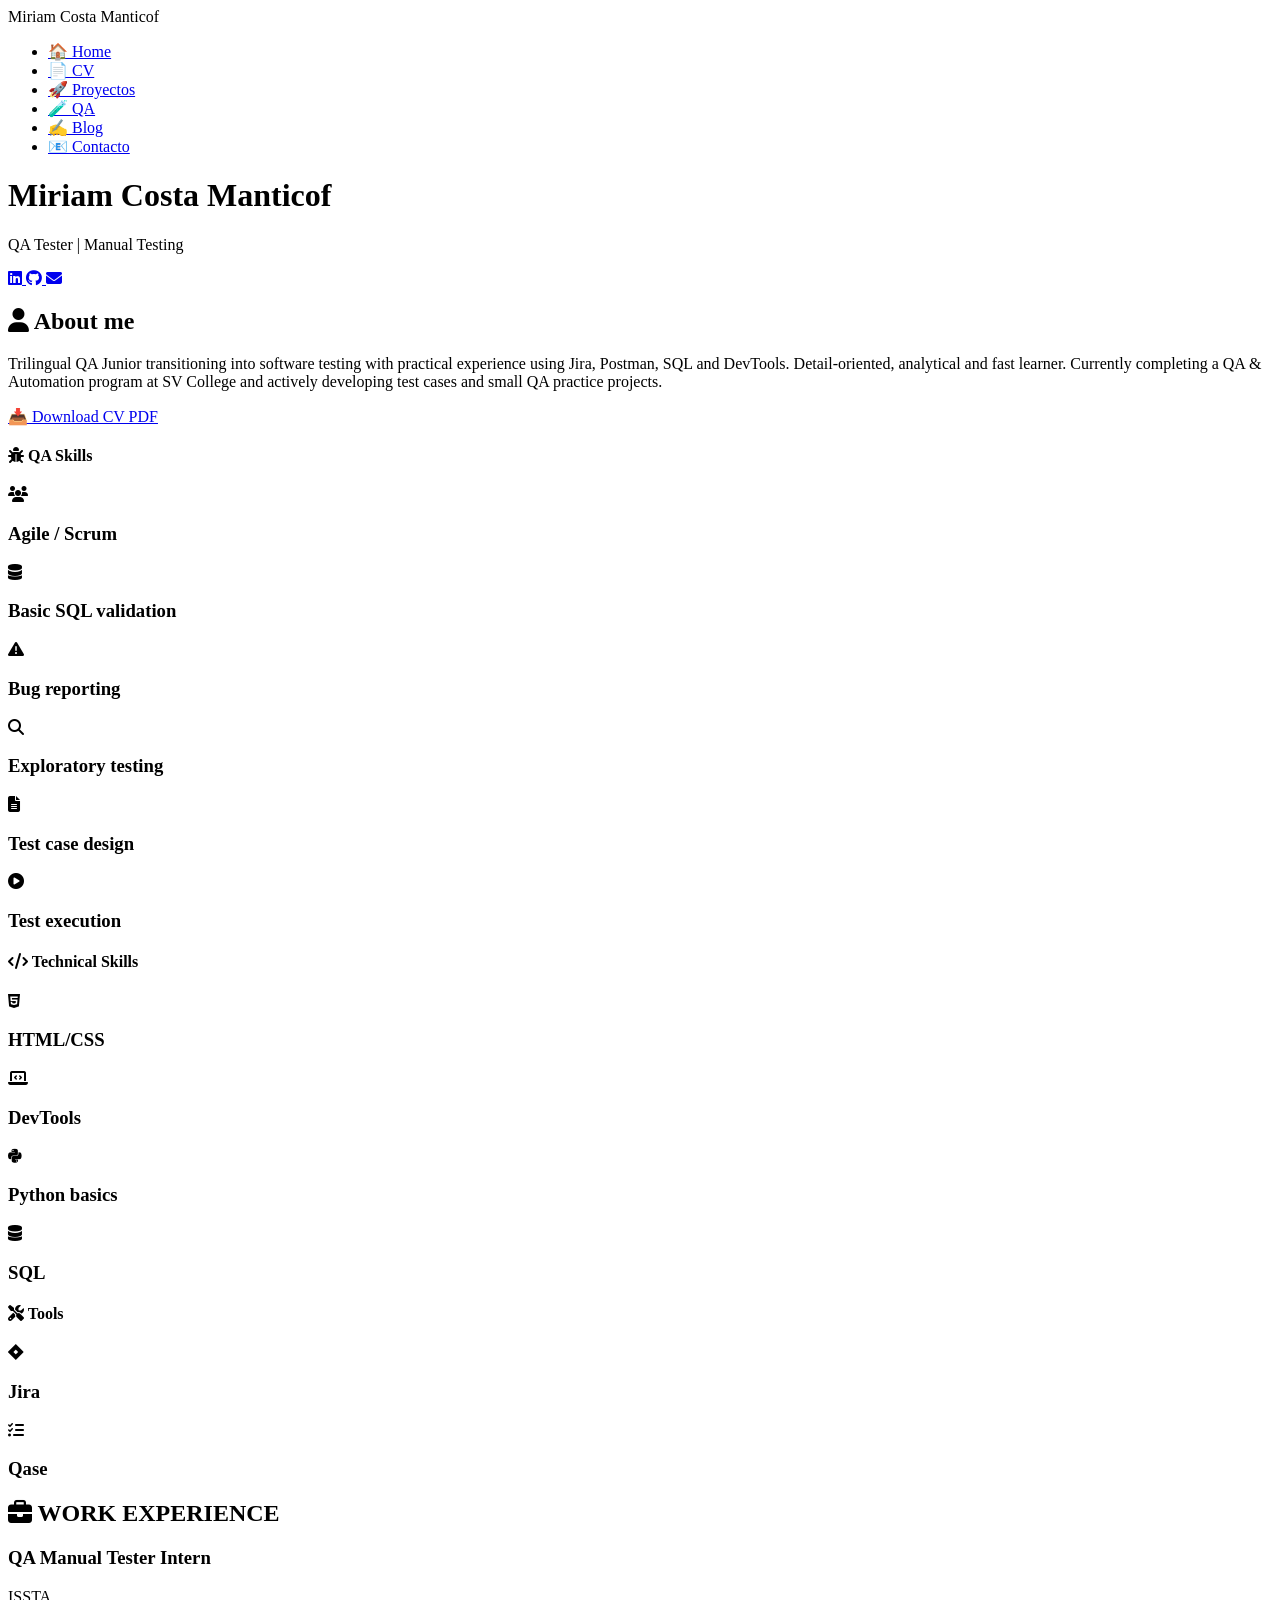
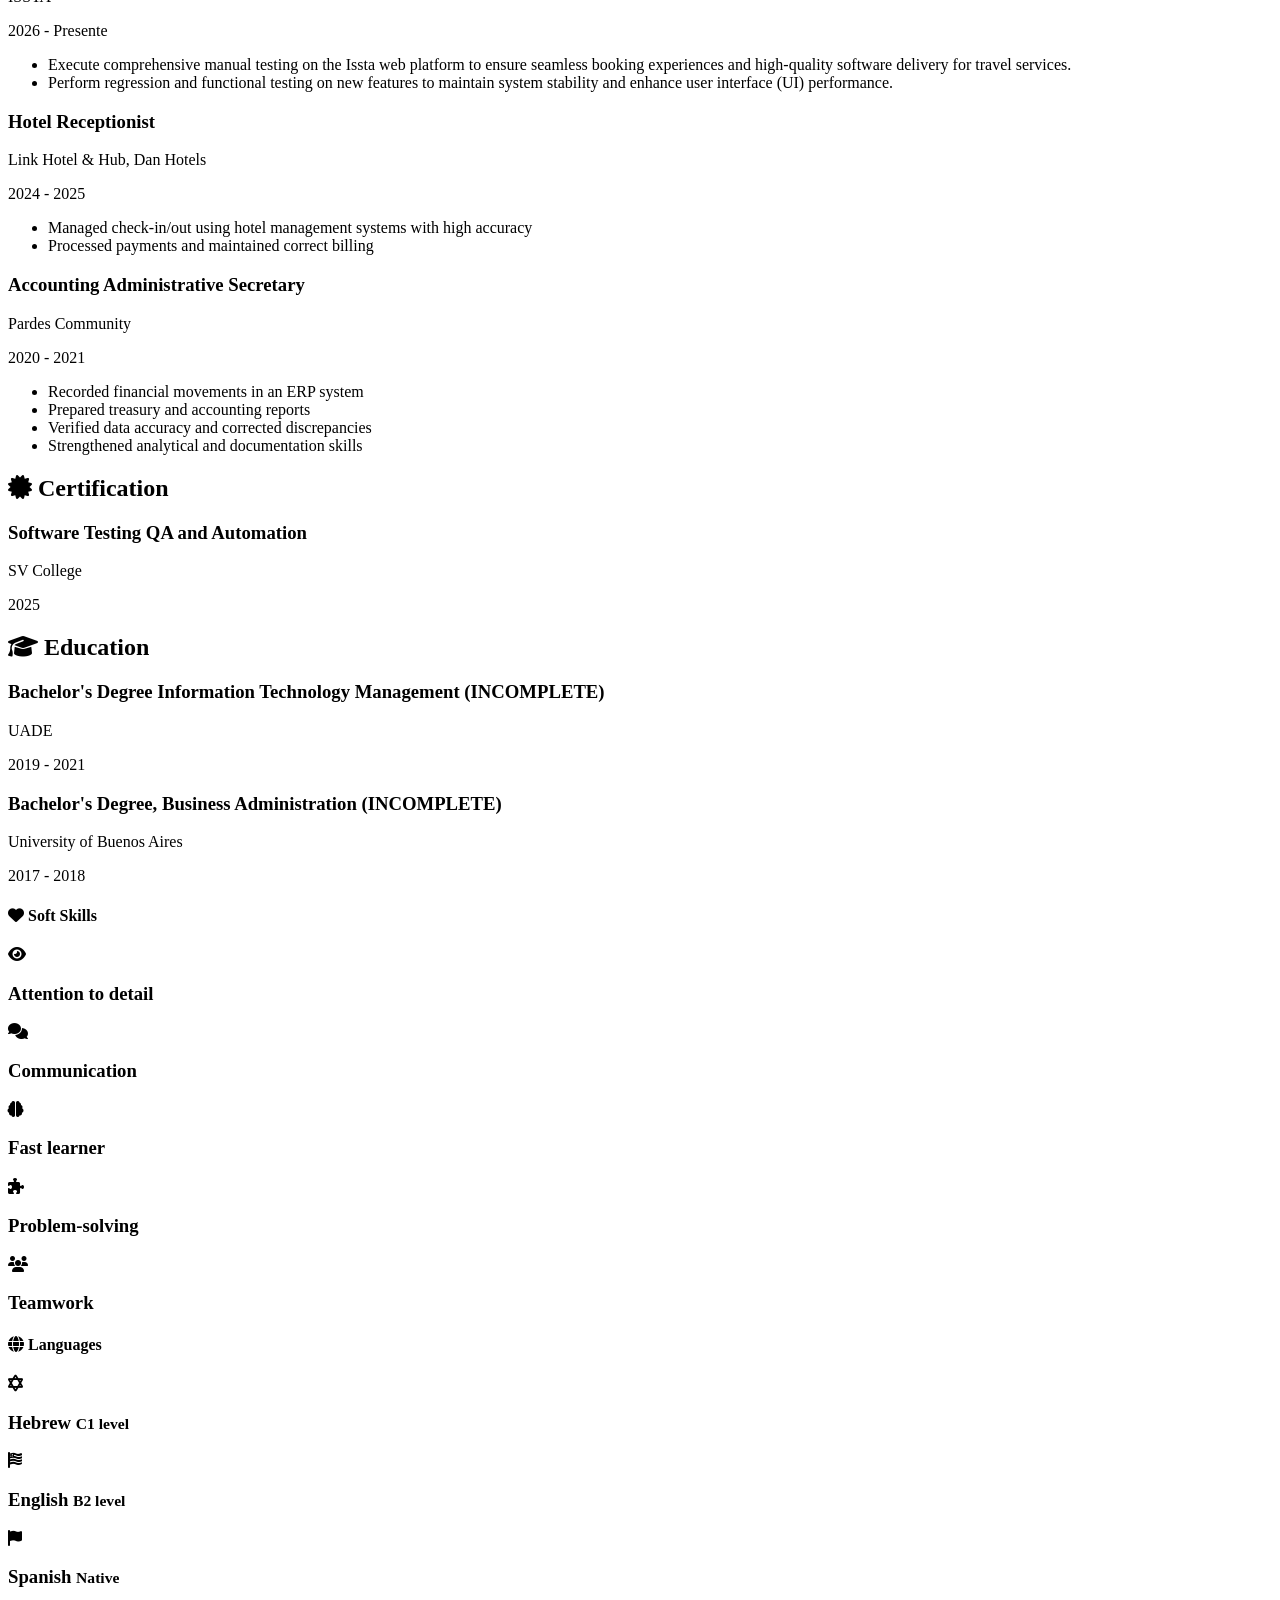
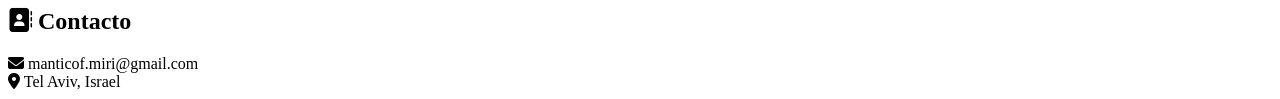
==== cv.html @ f375d419 "Add files via upload" ====
<!DOCTYPE html>
<html lang="es">
<head>
    <meta charset="UTF-8">
    <meta name="viewport" content="width=device-width, initial-scale=1.0">
    <title>CV - Miriam Costa Manticof</title>
    <link href="https://cdnjs.cloudflare.com/ajax/libs/font-awesome/6.4.0/css/all.min.css" rel="stylesheet">
    <link href="https://fonts.googleapis.com/css2?family=Poppins:wght@300;400;500;600;700&display=swap" rel="stylesheet">
    <link rel="stylesheet" href="css/variables.css">
    <link rel="stylesheet" href="css/general.css">
    <link rel="stylesheet" href="css/skills.css">
    <link rel="stylesheet" href="css/cv.css">
</head>
<body>
    <!-- NAVBAR -->
    <nav class="navbar">
        <div class="nav-container">
            <div class="logo">Miriam Costa Manticof</div>
            <ul class="nav-links">
                <li><a href="index.html">🏠 Home</a></li>
                <li><a href="cv.html">📄 CV</a></li>
                <li><a href="proyectos.html">🚀 Proyectos</a></li>
                <li><a href="qa.html">🧪 QA</a></li>
                <li><a href="blog.html">✍️ Blog</a></li>
                <li><a href="contacto.html">📧 Contacto</a></li>
            </ul>
        </div>
    </nav>

    <div class="container">
        <div class="profile">
            <div class="profile-header">
                <h1>Miriam Costa Manticof</h1>
                <p class="profile-subtitle">QA Tester | Manual Testing</p>
                <div class="social-links">
                    <a href="https://www.linkedin.com/in/miriamcostamanticof/" target="_blank" aria-label="LinkedIn">
                        <i class="fab fa-linkedin"></i>
                    </a>
                    <a href="https://github.com/tuusuario" target="_blank" aria-label="GitHub">
                        <i class="fab fa-github"></i>
                    </a>
                    <a href="mailto:manticof.miri@gmail.com" aria-label="Email">
                        <i class="fas fa-envelope"></i>
                    </a>
                </div>
            </div>
            
            <div class="profile-content">
                <!-- ABOUT ME -->
                <section class="section" data-section="about">
                    <h2 class="section-title"><i class="fas fa-user"></i> About me</h2>
                    <p>Trilingual QA Junior transitioning into software testing with practical experience using Jira, Postman, SQL and DevTools. Detail-oriented, analytical and fast learner. Currently completing a QA & Automation program at SV College and actively developing test cases and small QA practice projects.</p>
                    <a href="Miriam-CV.pdf" download class="download-btn">📥 Download CV PDF</a>
                </section>

                <!-- QA SKILLS -->
                <section class="skills-section" data-skills="qa">
                    <h4><i class="fas fa-bug"></i> QA Skills</h4>
                    <div class="skills-grid">
                        <div class="skill-item" data-progress="90">
                            <div class="skill-icon"><i class="fas fa-users"></i></div>
                            <h3>Agile / Scrum</h3>
                        </div>
                        <div class="skill-item" data-progress="80">
                            <div class="skill-icon"><i class="fas fa-database"></i></div>
                            <h3>Basic SQL validation</h3>
                        </div>
                        <div class="skill-item" data-progress="95">
                            <div class="skill-icon"><i class="fas fa-exclamation-triangle"></i></div>
                            <h3>Bug reporting</h3>
                        </div>
                        <div class="skill-item" data-progress="92">
                            <div class="skill-icon"><i class="fas fa-search"></i></div>
                            <h3>Exploratory testing</h3>
                        </div>
                        <div class="skill-item" data-progress="88">
                            <div class="skill-icon"><i class="fas fa-file-alt"></i></div>
                            <h3>Test case design</h3>
                        </div>
                        <div class="skill-item" data-progress="90">
                            <div class="skill-icon"><i class="fas fa-play-circle"></i></div>
                            <h3>Test execution</h3>
                        </div>
                    </div>
                </section>

                <!-- TECHNICAL SKILLS -->
                <section class="skills-section" data-skills="technical">
                    <h4><i class="fas fa-code"></i> Technical Skills</h4>
                    <div class="skills-grid">
                        <div class="skill-item" data-progress="95">
                            <div class="skill-icon"><i class="fab fa-html5"></i></div>
                            <h3>HTML/CSS</h3>
                        </div>
                        <div class="skill-item" data-progress="90">
                            <div class="skill-icon"><i class="fas fa-laptop-code"></i></div>
                            <h3>DevTools</h3>
                        </div>
                        <div class="skill-item" data-progress="75">
                            <div class="skill-icon"><i class="fab fa-python"></i></div>
                            <h3>Python basics</h3>
                        </div>
                        <div class="skill-item" data-progress="80">
                            <div class="skill-icon"><i class="fas fa-database"></i></div>
                            <h3>SQL</h3>
                        </div>
                    </div>
                </section>

                <!-- TOOLS -->
                <section class="skills-section" data-skills="tools">
                    <h4><i class="fas fa-tools"></i> Tools</h4>
                    <div class="skills-grid">
                        <div class="skill-item" data-progress="95">
                            <div class="skill-icon"><i class="fab fa-jira"></i></div>
                            <h3>Jira</h3>
                        </div>
                        <div class="skill-item" data-progress="90">
                            <div class="skill-icon"><i class="fas fa-list-check"></i></div>
                            <h3>Qase</h3>
                        </div>
                    </div>
                </section>

                <!-- WORK EXPERIENCE -->
                <section class="section" data-section="experience">
                    <h2 class="section-title"><i class="fas fa-briefcase"></i> WORK EXPERIENCE</h2>
                    
                    <article class="experience-item">
                        <h3 class="item-title">QA Manual Tester Intern</h3>
                        <p class="item-company">ISSTA</p>
                        <p class="item-date">2026 - Presente</p>
                        <ul>
                            <li>Execute comprehensive manual testing on the Issta web platform to ensure seamless booking experiences and high-quality software delivery for travel services.</li>
                            <li>Perform regression and functional testing on new features to maintain system stability and enhance user interface (UI) performance.</li>
                        </ul>
                    </article>

                    <article class="experience-item">
                        <h3 class="item-title">Hotel Receptionist</h3>
                        <p class="item-company">Link Hotel & Hub, Dan Hotels</p>
                        <p class="item-date">2024 - 2025</p>
                        <ul>
                            <li>Managed check-in/out using hotel management systems with high accuracy</li>
                            <li>Processed payments and maintained correct billing</li>
                        </ul>
                    </article>

                    <article class="experience-item">
                        <h3 class="item-title">Accounting Administrative Secretary</h3>
                        <p class="item-company">Pardes Community</p>
                        <p class="item-date">2020 - 2021</p>
                        <ul>
                            <li>Recorded financial movements in an ERP system</li>
                            <li>Prepared treasury and accounting reports</li>
                            <li>Verified data accuracy and corrected discrepancies</li>
                            <li>Strengthened analytical and documentation skills</li>
                        </ul>
                    </article>
                </section>

                <!-- CERTIFICATIONS -->
                <section class="section" data-section="certification">
                    <h2 class="section-title"><i class="fas fa-certificate"></i> Certification</h2>
                    <article class="education-item">
                        <h3 class="item-title">Software Testing QA and Automation</h3>
                        <p class="item-company">SV College</p>
                        <p class="item-date">2025</p>
                    </article>
                </section>

                <!-- EDUCATION -->
                <section class="section" data-section="education">
                    <h2 class="section-title"><i class="fas fa-graduation-cap"></i> Education</h2>
                    <article class="education-item">
                        <h3 class="item-title">Bachelor's Degree Information Technology Management (INCOMPLETE)</h3>
                        <p class="item-company">UADE</p>
                        <p class="item-date">2019 - 2021</p>
                    </article>
                    <article class="education-item">
                        <h3 class="item-title">Bachelor's Degree, Business Administration (INCOMPLETE)</h3>
                        <p class="item-company">University of Buenos Aires</p>
                        <p class="item-date">2017 - 2018</p>
                    </article>
                </section>

                <!-- SOFT SKILLS -->
                <section class="skills-section" data-skills="soft">
                    <h4><i class="fas fa-heart"></i> Soft Skills</h4>
                    <div class="skills-grid">
                        <div class="skill-item" data-progress="98">
                            <div class="skill-icon"><i class="fas fa-eye"></i></div>
                            <h3>Attention to detail</h3>
                        </div>
                        <div class="skill-item" data-progress="90">
                            <div class="skill-icon"><i class="fas fa-comments"></i></div>
                            <h3>Communication</h3>
                        </div>
                        <div class="skill-item" data-progress="95">
                            <div class="skill-icon"><i class="fas fa-brain"></i></div>
                            <h3>Fast learner</h3>
                        </div>
                        <div class="skill-item" data-progress="92">
                            <div class="skill-icon"><i class="fas fa-puzzle-piece"></i></div>
                            <h3>Problem-solving</h3>
                        </div>
                        <div class="skill-item" data-progress="93">
                            <div class="skill-icon"><i class="fas fa-users"></i></div>
                            <h3>Teamwork</h3>
                        </div>
                    </div>
                </section>

                <!-- LANGUAGES -->
                <section class="skills-section" data-skills="languages">
                    <h4><i class="fas fa-globe"></i> Languages</h4>
                    <div class="skills-grid">
                        <div class="skill-item" data-progress="95">
                            <div class="skill-icon"><i class="fas fa-star-of-david"></i></div>
                            <h3>Hebrew <small>C1 level</small></h3>
                        </div>
                        <div class="skill-item" data-progress="85">
                            <div class="skill-icon"><i class="fas fa-flag-usa"></i></div>
                            <h3>English <small>B2 level</small></h3>
                        </div>
                        <div class="skill-item" data-progress="100">
                            <div class="skill-icon"><i class="fas fa-flag"></i></div>
                            <h3>Spanish <small>Native</small></h3>
                        </div>
                    </div>
                </section>

                <!-- CONTACT -->
                <section class="section" data-section="contact">
                    <h2 class="section-title"><i class="fas fa-address-book"></i> Contacto</h2>
                    <div class="contact-info">
                        <div class="contact-item">
                            <i class="fas fa-envelope"></i>
                            <span>manticof.miri@gmail.com</span>
                        </div>
                        <div class="contact-item">
                            <i class="fas fa-map-marker-alt"></i>
                            <span>Tel Aviv, Israel</span>
                        </div>
                    </div>
                </section>
            </div>
        </div>
    </div>
</body>
</html>
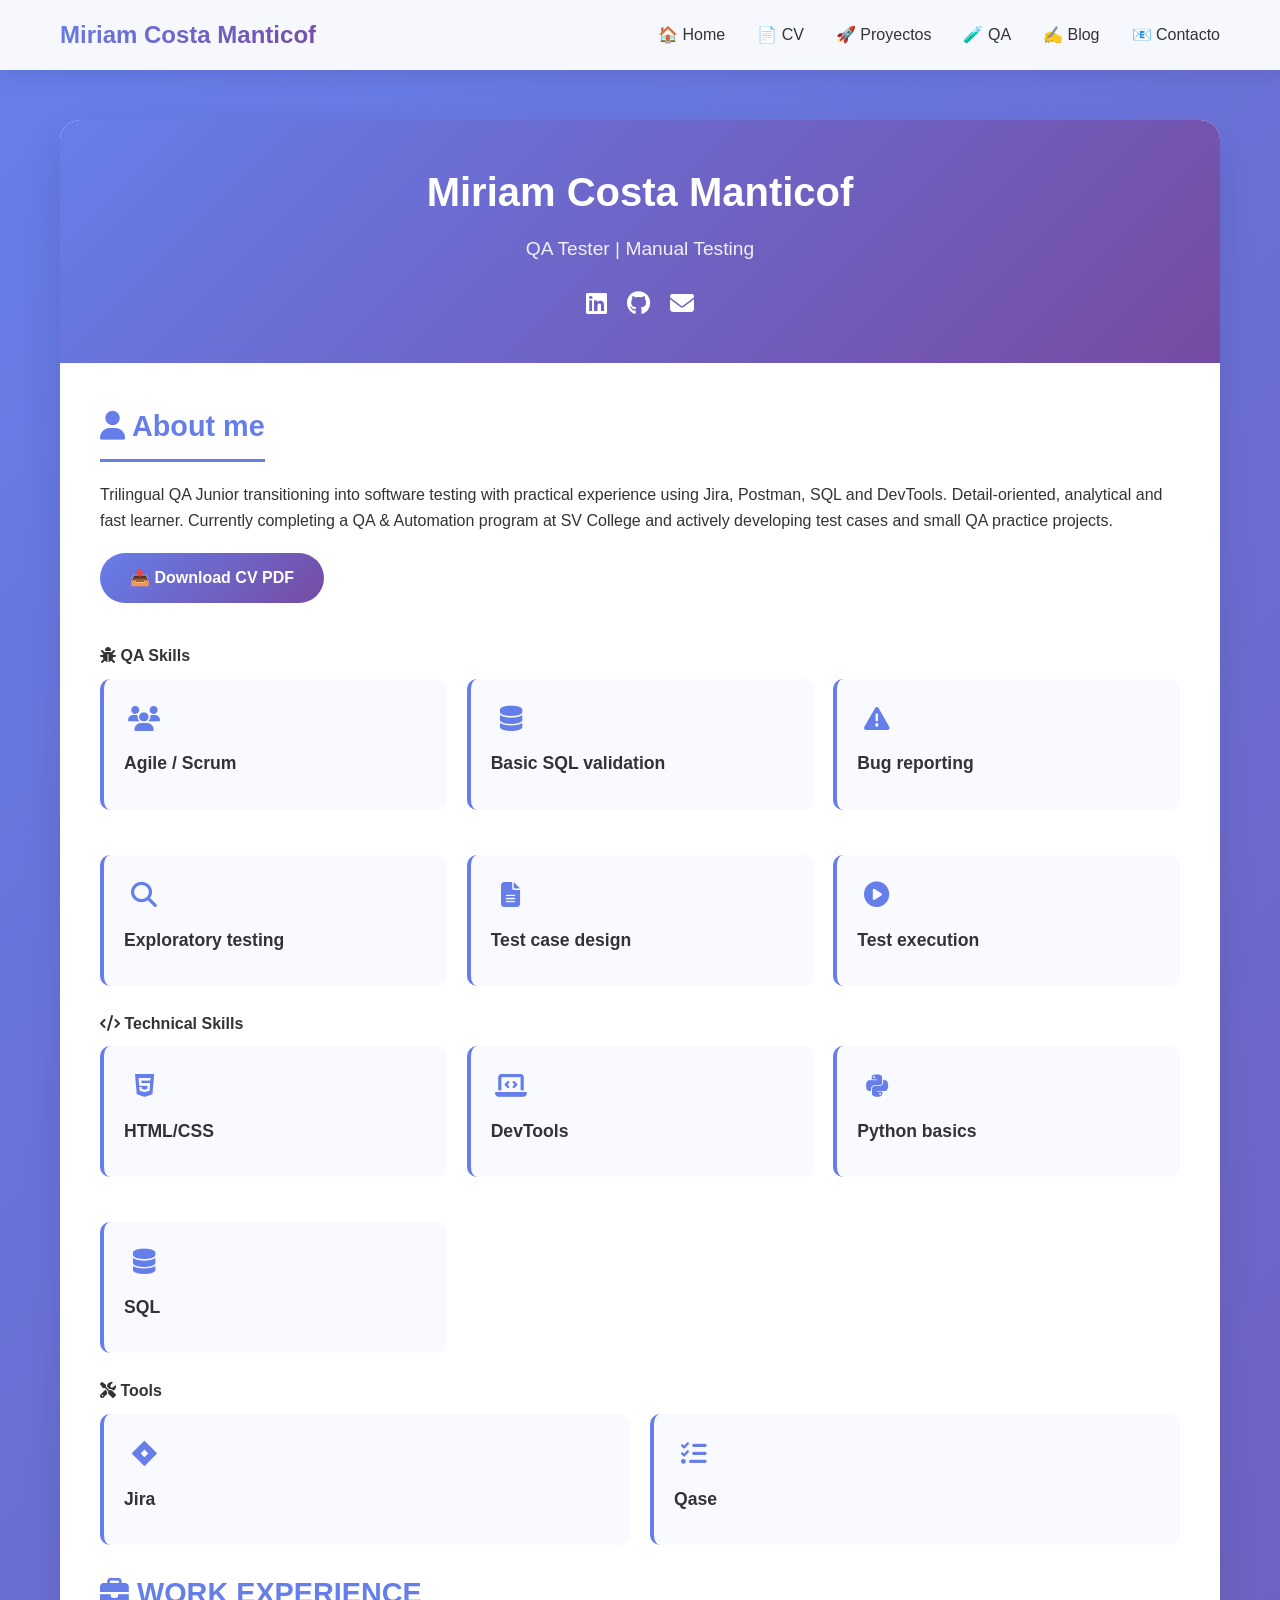
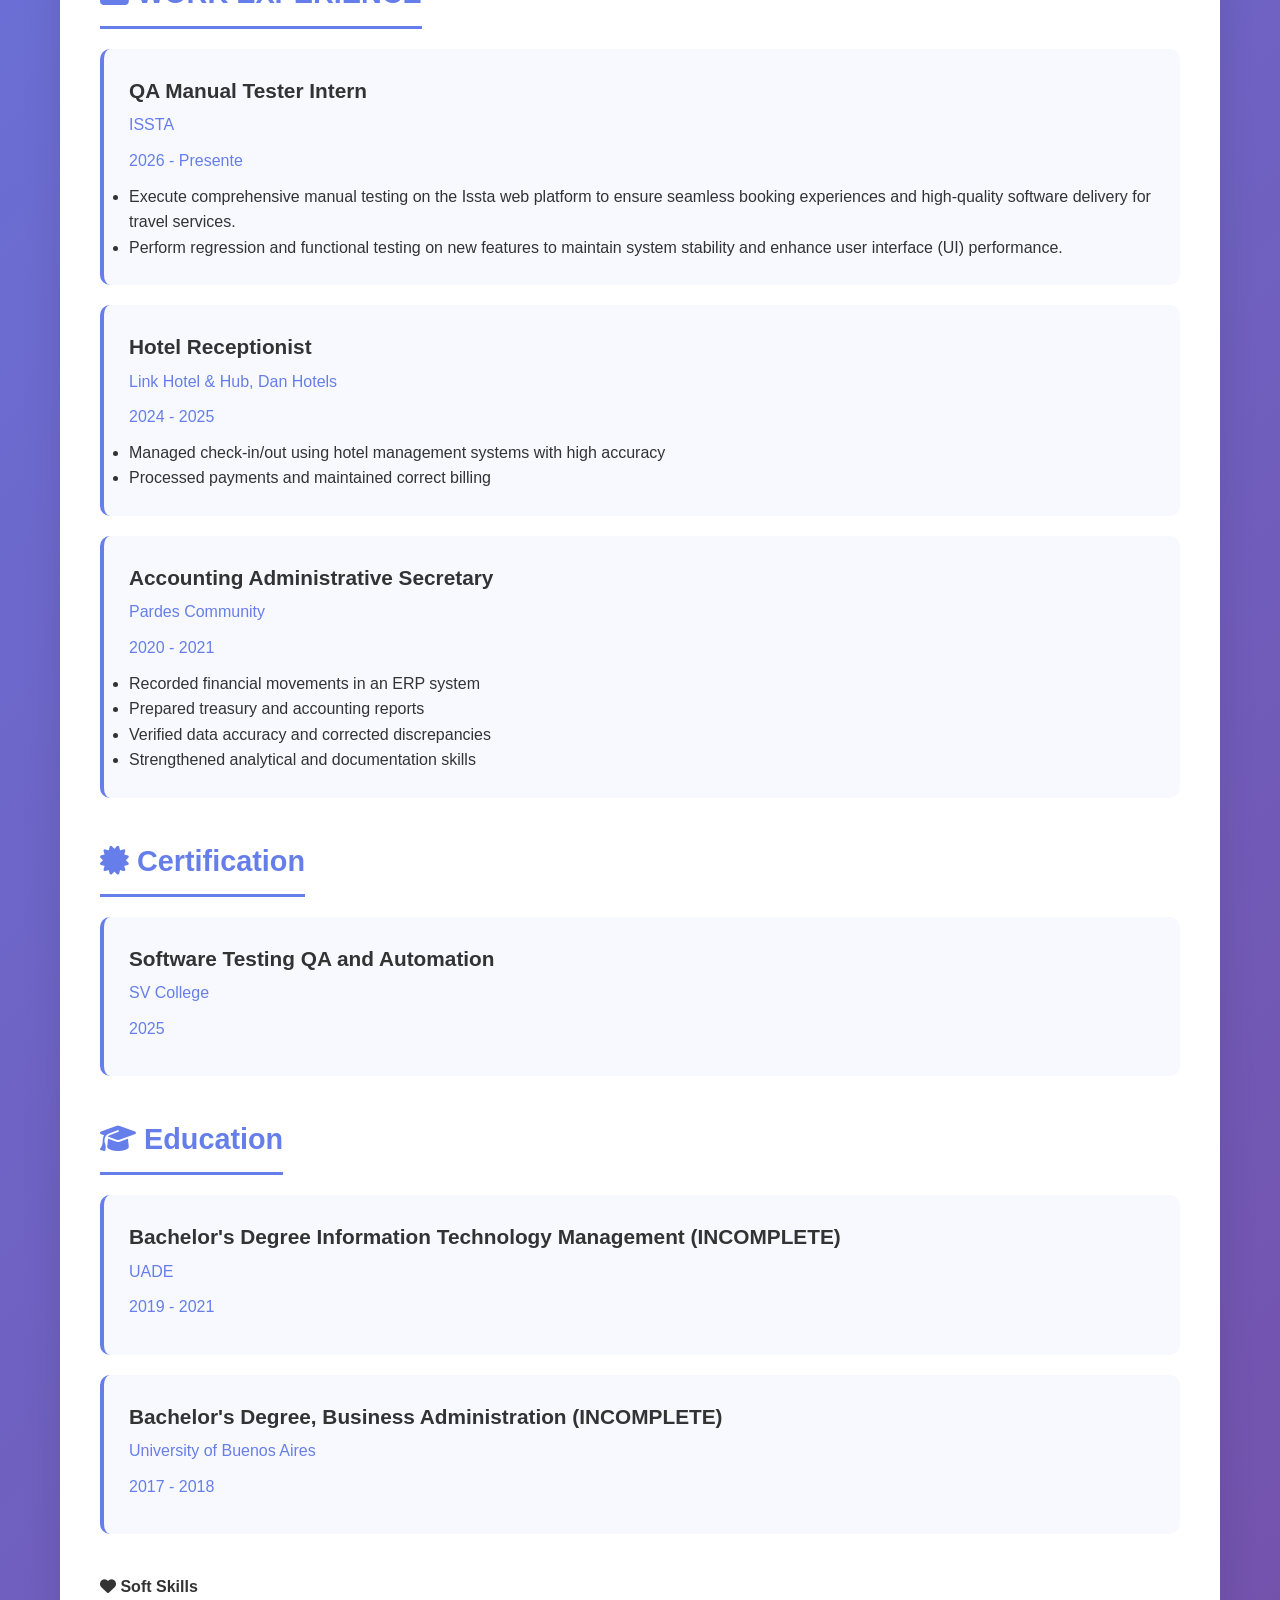
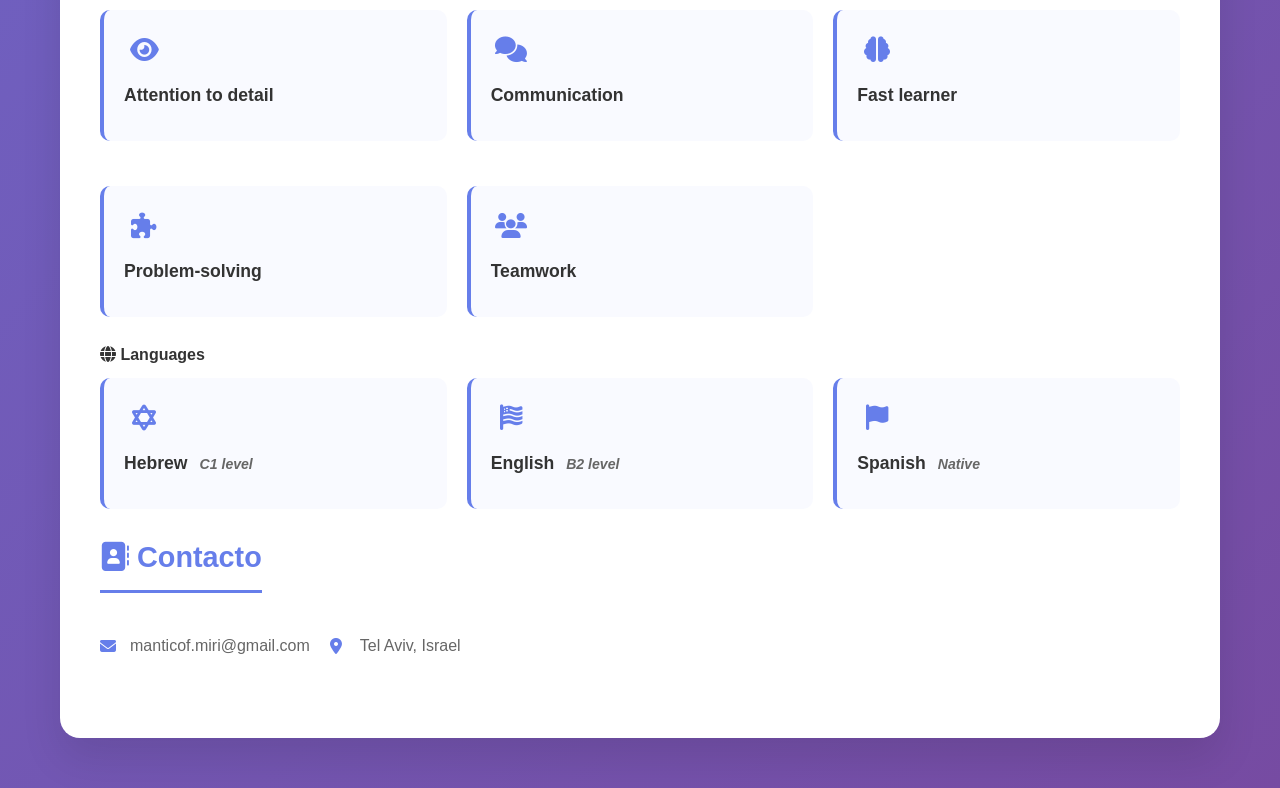
==== commit e64fc4cc: "cv.html" ====
--- a/cv.html
+++ b/cv.html
@@ -6,10 +6,9 @@
     <title>CV - Miriam Costa Manticof</title>
     <link href="https://cdnjs.cloudflare.com/ajax/libs/font-awesome/6.4.0/css/all.min.css" rel="stylesheet">
     <link href="https://fonts.googleapis.com/css2?family=Poppins:wght@300;400;500;600;700&display=swap" rel="stylesheet">
-    <link rel="stylesheet" href="css/variables.css">
-    <link rel="stylesheet" href="css/general.css">
-    <link rel="stylesheet" href="css/skills.css">
-    <link rel="stylesheet" href="css/cv.css">
+    <link rel="stylesheet" href="variables.css">
+    <link rel="stylesheet" href="general.css">
+    <link rel="stylesheet" href="skills.css">
 </head>
 <body>
     <!-- NAVBAR -->
@@ -248,4 +247,4 @@
         </div>
     </div>
 </body>
-</html>+</html>
--- a/variables.css
+++ b/variables.css
@@ -0,0 +1,26 @@
+:root {
+    /* Colores principales */
+    --primary-gradient: linear-gradient(135deg, #667eea 0%, #764ba2 100%);
+    --primary-color: #667eea;
+    --secondary-color: #764ba2;
+    --text-primary: #333;
+    --text-secondary: #666;
+    --bg-light: #f8f9ff;
+    --white: #ffffff;
+    --shadow-light: rgba(0,0,0,0.1);
+    --shadow-medium: rgba(0,0,0,0.2);
+    
+    /* Tipografía */
+    --font-family: 'Poppins', sans-serif;
+    --font-size-base: 1rem;
+    
+    /* Espaciado */
+    --spacing-sm: 1rem;
+    --spacing-md: 2rem;
+    --spacing-lg: 3rem;
+    
+    /* Bordes y sombras */
+    --border-radius: 10px;
+    --border-radius-lg: 20px;
+    --box-shadow: 0 10px 30px var(--shadow-light);
+}
--- a/general.css
+++ b/general.css
@@ -0,0 +1,244 @@
+* { margin: 0; padding: 0; box-sizing: border-box; }
+
+body {
+    font-family: var(--font-family);
+    line-height: 1.6;
+    color: var(--text-primary);
+    background: var(--primary-gradient);
+    min-height: 100vh;
+}
+
+/* NAVBAR */
+.navbar {
+    position: fixed;
+    top: 0;
+    width: 100%;
+    background: rgba(255,255,255,0.95);
+    backdrop-filter: blur(10px);
+    z-index: 1000;
+    padding: 1rem 0;
+    box-shadow: 0 2px 20px var(--shadow-light);
+}
+
+.nav-container {
+    max-width: 1200px;
+    margin: 0 auto;
+    padding: 0 20px;
+    display: flex;
+    justify-content: space-between;
+    align-items: center;
+}
+
+.logo {
+    font-size: 1.5em;
+    font-weight: 700;
+    background: var(--primary-gradient);
+    -webkit-background-clip: text;
+    -webkit-text-fill-color: transparent;
+}
+
+.nav-links {
+    display: flex;
+    list-style: none;
+    gap: 2rem;
+}
+
+.nav-links a {
+    color: var(--text-primary);
+    text-decoration: none;
+    font-weight: 500;
+    transition: all 0.3s ease;
+    position: relative;
+}
+
+.nav-links a:hover { color: var(--primary-color); }
+
+.nav-links a::after {
+    content: '';
+    position: absolute;
+    width: 0;
+    height: 2px;
+    bottom: -5px;
+    left: 0;
+    background: var(--primary-gradient);
+    transition: width 0.3s ease;
+}
+
+.nav-links a:hover::after { width: 100%; }
+
+/* CONTAINER */
+.container {
+    max-width: 1200px;
+    margin: 0 auto;
+    padding: 120px 20px 20px;
+}
+
+/* PROFILE CONTAINER */
+.profile {
+    background: var(--white);
+    border-radius: var(--border-radius-lg);
+    box-shadow: 0 20px 40px var(--shadow-light);
+    overflow: hidden;
+    margin-bottom: 30px;
+}
+
+.profile-header {
+    background: var(--primary-gradient);
+    color: var(--white);
+    padding: 40px;
+    text-align: center;
+}
+
+.profile-pic {
+    width: 150px;
+    height: 150px;
+    border-radius: 50%;
+    border: 5px solid var(--white);
+    margin: 0 auto 20px;
+    background: #ddd;
+}
+
+.profile h1 {
+    font-size: 2.5em;
+    margin-bottom: 10px;
+    font-weight: 700;
+}
+
+.profile-subtitle {
+    font-size: 1.2em;
+    opacity: 0.9;
+    margin-bottom: 20px;
+}
+
+.social-links {
+    display: flex;
+    justify-content: center;
+    gap: 20px;
+    margin-top: 20px;
+}
+
+.social-links a {
+    color: var(--white);
+    font-size: 1.5em;
+    transition: transform 0.3s ease;
+}
+
+.social-links a:hover { transform: translateY(-3px); }
+
+.profile-content { padding: 40px; }
+
+/* SECTIONS */
+.section { margin-bottom: 40px; }
+
+.section-title {
+    font-size: 1.8em;
+    color: var(--primary-color);
+    margin-bottom: 20px;
+    padding-bottom: 10px;
+    border-bottom: 3px solid var(--primary-color);
+    display: inline-block;
+}
+
+/* GRIDS */
+.skills-grid {
+    display: grid;
+    grid-template-columns: repeat(auto-fit, minmax(200px, 1fr));
+    gap: 20px;
+    margin-top: 20px;
+}
+
+.projects-grid {
+    display: grid;
+    grid-template-columns: repeat(auto-fit, minmax(300px, 1fr));
+    gap: 20px;
+    margin-top: 20px;
+}
+
+/* ITEMS */
+.skill-item, .experience-item, .education-item, .project-item {
+    background: var(--bg-light);
+    padding: 25px;
+    border-radius: var(--border-radius);
+    margin-bottom: 20px;
+    border-left: 4px solid var(--primary-color);
+    transition: all 0.3s ease;
+}
+
+.skill-item:hover, .experience-item:hover, .education-item:hover, .project-item:hover {
+    transform: translateY(-5px);
+    box-shadow: 0 10px 25px var(--shadow-light);
+}
+
+.skill-icon {
+    font-size: 2.5em;
+    color: var(--primary-color);
+    margin-bottom: 10px;
+}
+
+.item-title {
+    font-size: 1.3em;
+    font-weight: 600;
+    color: var(--text-primary);
+    margin-bottom: 5px;
+}
+
+.item-company, .item-date {
+    color: var(--primary-color);
+    font-weight: 500;
+    margin-bottom: 10px;
+}
+
+.item-description {
+    color: var(--text-secondary);
+    margin-bottom: 15px;
+}
+
+/* CONTACT */
+.contact-info {
+    display: flex;
+    flex-wrap: wrap;
+    gap: 20px;
+    margin-top: 20px;
+}
+
+.contact-item {
+    display: flex;
+    align-items: center;
+    gap: 10px;
+    color: var(--text-secondary);
+}
+
+.contact-item i {
+    color: var(--primary-color);
+    width: 20px;
+}
+
+/* BOTONES */
+.download-btn {
+    display: inline-block;
+    background: var(--primary-gradient);
+    color: var(--white);
+    padding: 12px 30px;
+    border-radius: 50px;
+    text-decoration: none;
+    font-weight: 600;
+    margin-top: 20px;
+    transition: transform 0.3s ease;
+}
+
+.download-btn:hover {
+    transform: translateY(-2px);
+    color: var(--white);
+}
+
+/* RESPONSIVE */
+@media (max-width: 768px) {
+    .container { padding: 10px; }
+    .profile-header { padding: 30px 20px; }
+    .profile h1 { font-size: 2em; }
+    .profile-content { padding: 30px 20px; }
+    .nav-links { gap: 1rem; }
+}
+/* Importar skills */
+@import url('cv.css');
+@import url('skills.css');
--- a/skills.css
+++ b/skills.css
@@ -0,0 +1,126 @@
+/* ========================================
+   SKILLS - ESTILOS COMPLETOS FINALES
+======================================= */
+
+/* Categoría contenedor */
+.skills-category {
+    margin-bottom: 40px;
+    padding-bottom: 30px;
+    border-bottom: 2px solid #e8ecff;
+}
+
+.skills-category:last-child {
+    border-bottom: none;
+    margin-bottom: 0;
+    padding-bottom: 0;
+}
+
+/* TÍTULOS h4 SUBRAYADOS */
+.skills-category h4 {
+    color: var(--primary-color);
+    font-size: 1.4em;
+    font-weight: 700;
+    margin-bottom: 25px;
+    display: flex;
+    align-items: center;
+    gap: 12px;
+    
+    /* SUBRAYADO COMPLETO */
+    position: relative;
+    background: linear-gradient(120deg, transparent 80%, var(--primary-color) 80%);
+    background-repeat: no-repeat;
+    background-size: 100% 4px;
+    background-position: 0 100%;
+    padding-bottom: 18px;
+    
+    letter-spacing: 0.5px;
+    text-shadow: 0 2px 4px rgba(102, 126, 234, 0.2);
+}
+
+.skills-category h4::after {
+    content: '';
+    position: absolute;
+    bottom: 0;
+    left: 0;
+    right: 0;
+    height: 4px;
+    background: var(--primary-gradient);
+    border-radius: 2px;
+    box-shadow: 0 2px 8px rgba(102, 126, 234, 0.4);
+}
+
+.skills-category h4 i {
+    font-size: 1.2em;
+    background: var(--white);
+    color: var(--primary-color);
+    padding: 10px;
+    border-radius: 50%;
+    box-shadow: 0 4px 12px rgba(102, 126, 234, 0.3);
+    z-index: 1;
+    position: relative;
+}
+
+/* Skill individual */
+.skill-item {
+    margin-bottom: 25px;
+    padding: 20px;
+    background: rgba(248, 249, 255, 0.8);
+    border-radius: var(--border-radius);
+    border-left: 4px solid var(--primary-color);
+    transition: all 0.3s ease;
+}
+
+.skill-item:hover {
+    transform: translateY(-3px);
+    box-shadow: 0 10px 25px rgba(102, 126, 234, 0.15);
+    background: var(--white);
+}
+
+/* Título skill MÁS CHICO */
+.skill-item h3 {
+    font-size: 1.1em;
+    font-weight: 600;
+    margin-bottom: 12px;
+    display: flex;
+    align-items: center;
+    gap: 12px;
+    color: var(--text-primary);
+}
+
+.skill-icon {
+    font-size: 1.6em;
+    color: var(--primary-color);
+    width: 40px;
+    text-align: center;
+    flex-shrink: 0;
+}
+
+.skill-item small {
+    color: var(--text-secondary);
+    font-size: 0.8em;
+    display: block;
+    margin-top: 4px;
+    font-style: italic;
+}
+
+/* Barra de progreso */
+
+/* Skills grid */
+.skills-grid {
+    display: grid;
+    grid-template-columns: repeat(auto-fit, minmax(280px, 1fr));
+    gap: 20px;
+    margin-top: 10px;
+}
+
+/* Responsive */
+@media (max-width: 768px) {
+    .skills-grid {
+        grid-template-columns: 1fr;
+        gap: 15px;
+    }
+    
+    .skills-category h4 {
+        font-size: 1.3em;
+    }
+}
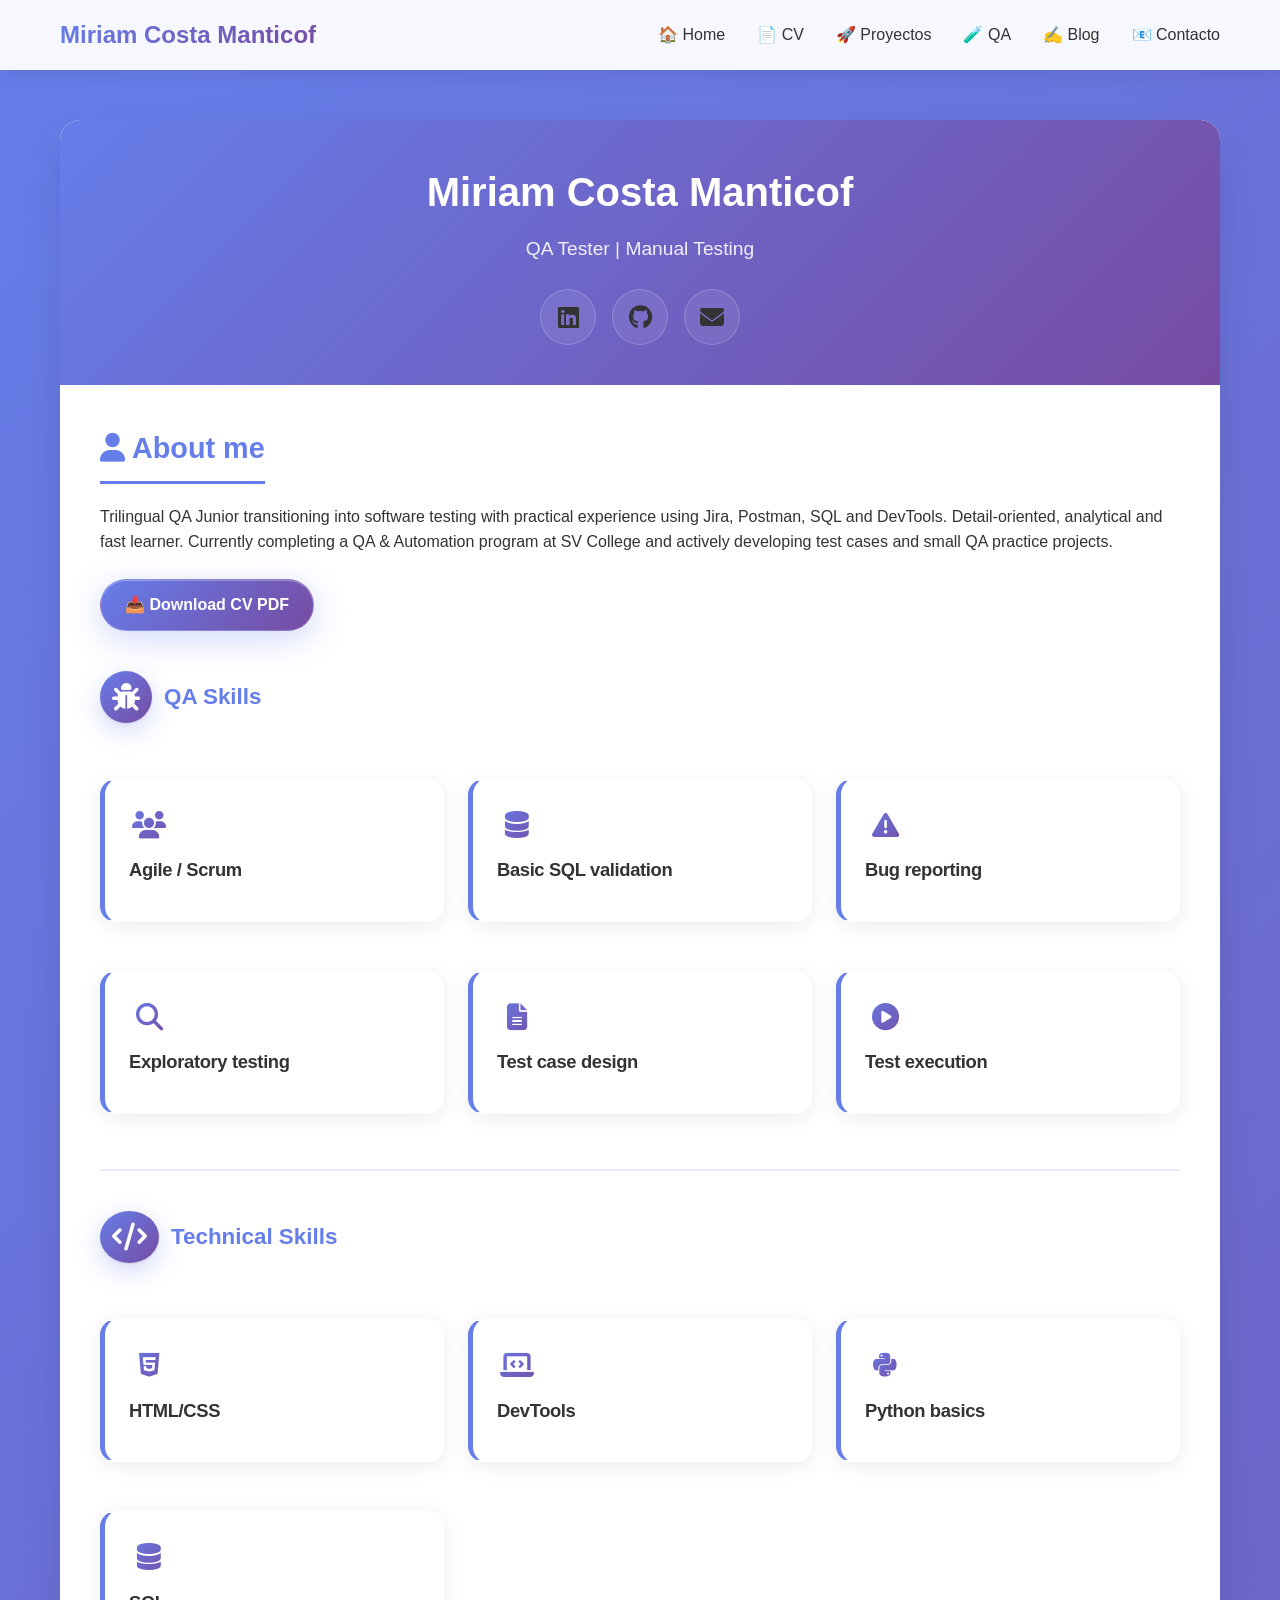
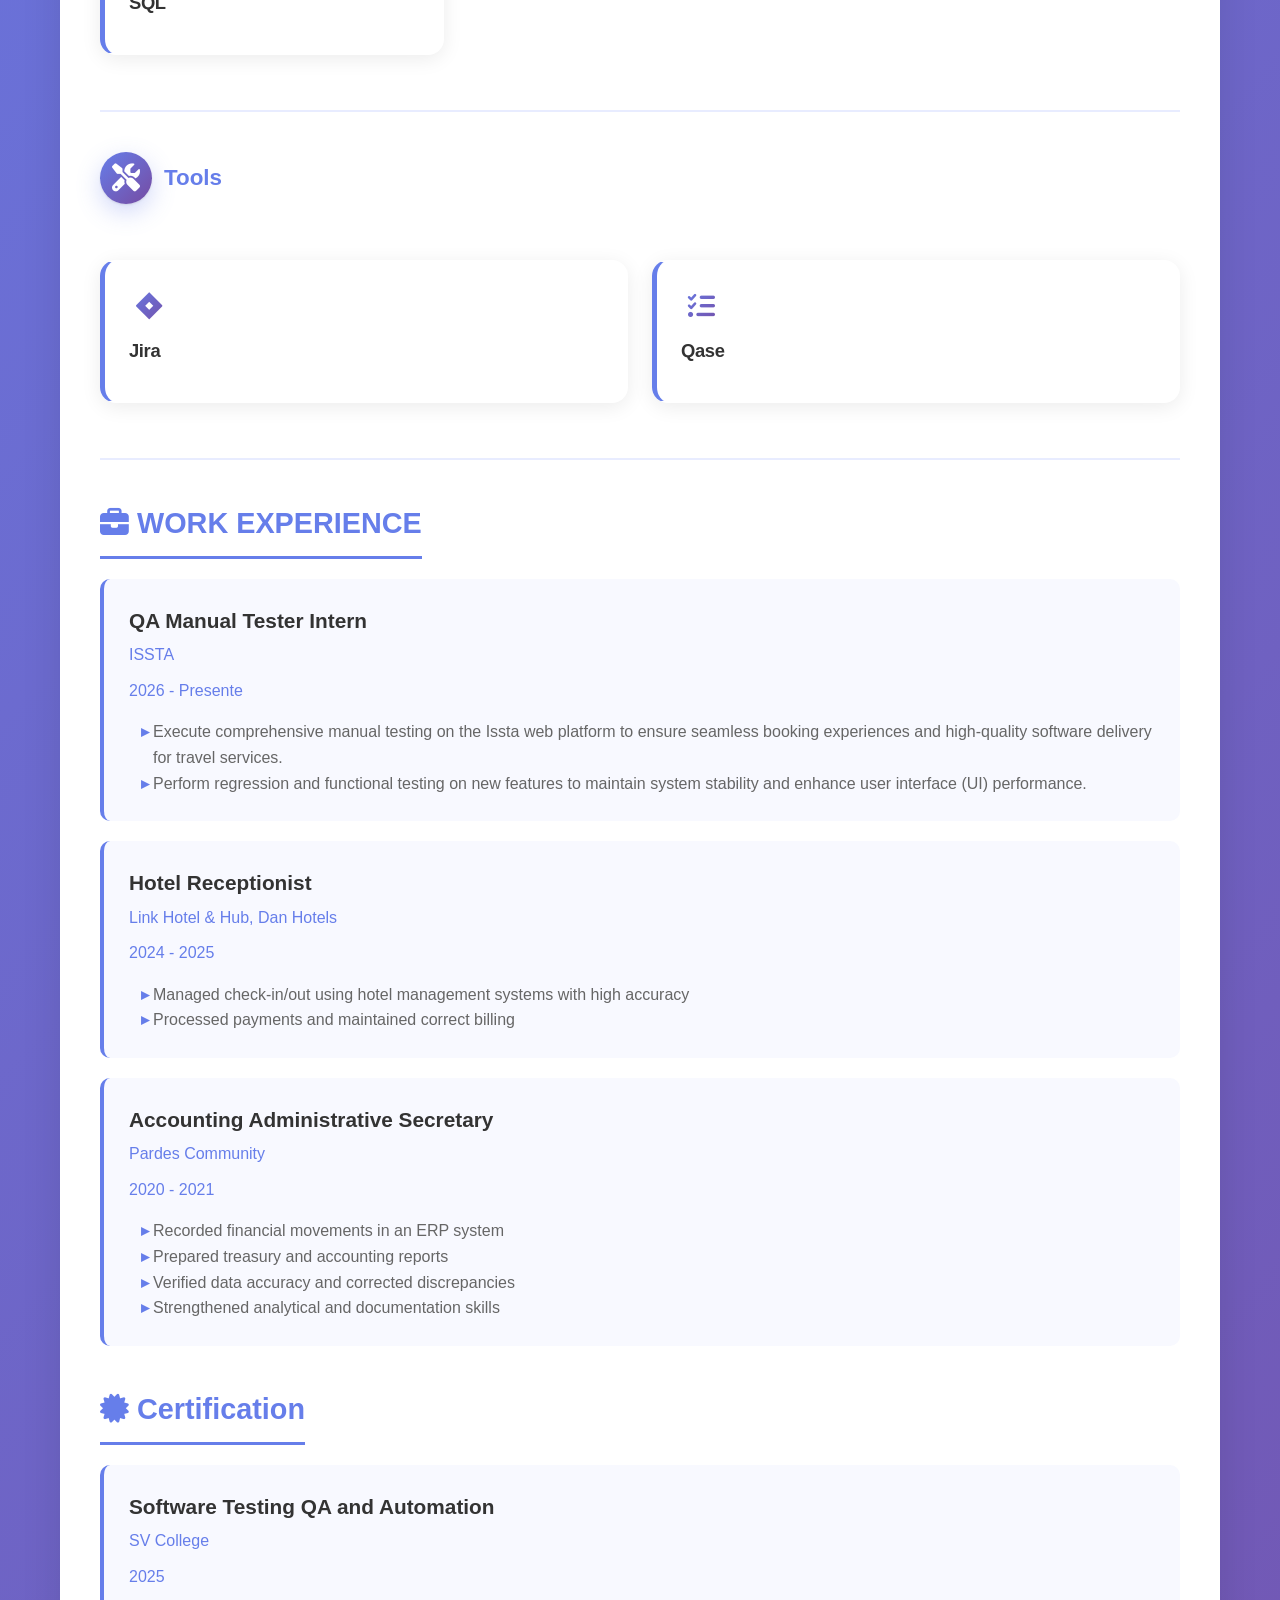
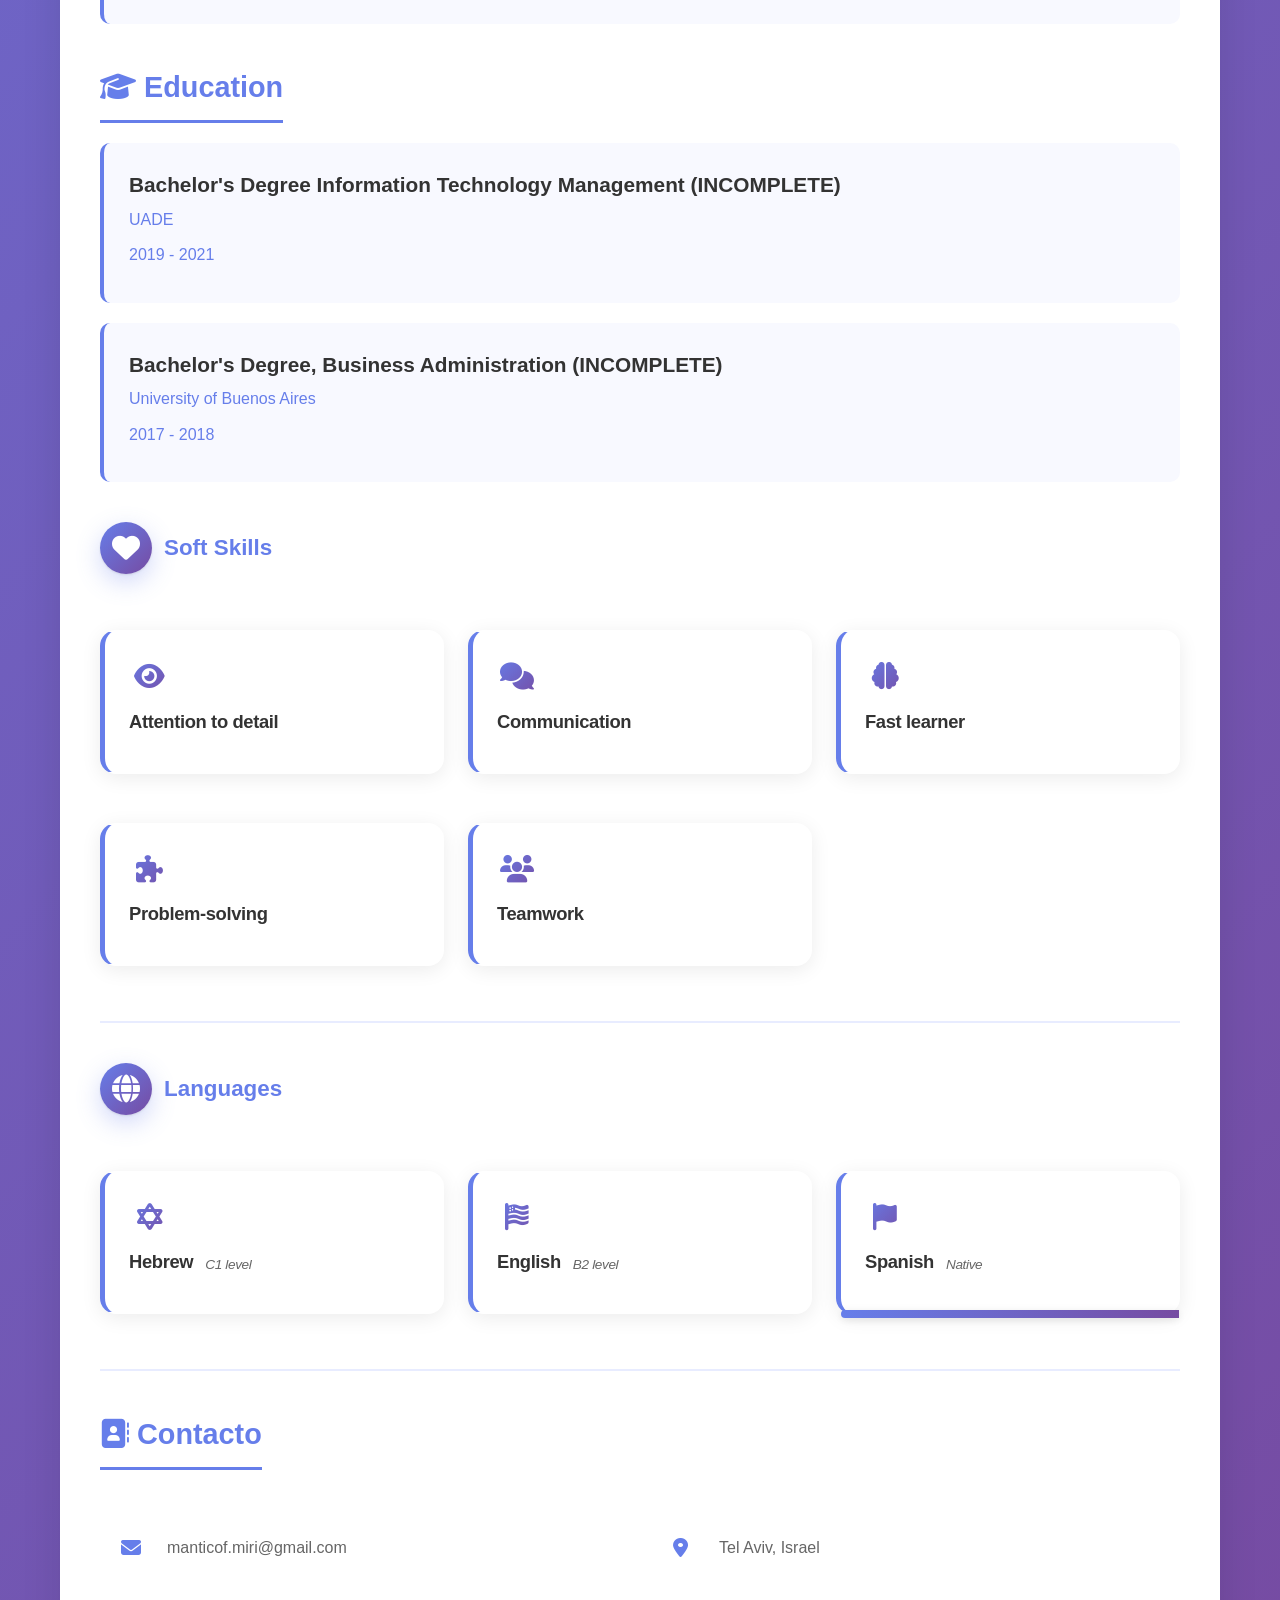
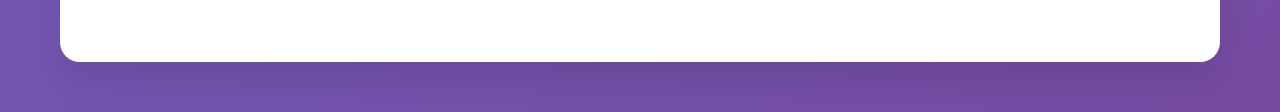
==== commit 818fec22: "cv.html" ====
--- a/cv.html
+++ b/cv.html
@@ -8,7 +8,7 @@
     <link href="https://fonts.googleapis.com/css2?family=Poppins:wght@300;400;500;600;700&display=swap" rel="stylesheet">
     <link rel="stylesheet" href="variables.css">
     <link rel="stylesheet" href="general.css">
-    <link rel="stylesheet" href="skills.css">
+    <link rel="stylesheet" href="cv.css">
 </head>
 <body>
     <!-- NAVBAR -->
--- a/cv.css
+++ b/cv.css
@@ -0,0 +1,273 @@
+/* ========================================
+   🎨 CV MODERNO 2024 - LISTO PARA COPY-PASTE
+======================================= */
+
+/* ========================================
+   🎯 SISTEMA DE SKILLS MODERNO
+======================================= */
+.skills-category,
+.skills-section {
+    margin-bottom: 40px;
+    padding-bottom: 30px;
+    border-bottom: 2px solid #e8ecff;
+}
+
+.skills-category:last-child,
+.skills-section:last-child {
+    border-bottom: none;
+    margin-bottom: 0;
+    padding-bottom: 0;
+}
+
+/* 🔥 TÍTULOS h4 MODERNOS */
+.skills-category h4,
+.skills-section h4 {
+    color: var(--primary-color);
+    font-size: 1.4em;
+    font-weight: 700;
+    margin-bottom: 25px;
+    display: flex;
+    align-items: center;
+    gap: 12px;
+    
+    /* Subrayado gradiente animado */
+    border-bottom: 4px solid transparent;
+    background: linear-gradient(90deg, var(--primary-color), var(--secondary-color)) bottom / 0% 4px no-repeat;
+    transition: background-size 0.4s ease;
+    padding-bottom: 12px;
+    margin-bottom: 2.5rem;
+}
+
+.skills-category h4:hover,
+.skills-section h4:hover {
+    background-size: 100% 4px;
+}
+
+/* 🎨 CÍRCULO ÍCONO h4 */
+.skills-category h4 i,
+.skills-section h4 i {
+    font-size: 1.25em;
+    background: linear-gradient(135deg, var(--primary-color), var(--secondary-color));
+    color: white;
+    padding: 12px;
+    border-radius: 50%;
+    box-shadow: 0 8px 24px rgba(102, 126, 234, 0.3), 0 1px 2px rgba(0,0,0,0.1);
+    transition: all 0.3s ease;
+}
+
+.skills-category h4:hover i,
+.skills-section h4:hover i {
+    transform: scale(1.05);
+    box-shadow: 0 12px 32px rgba(102, 126, 234, 0.4);
+}
+
+/* 🃏 SKILL CARDS GLASSMORPHISM */
+.skill-item {
+    position: relative;
+    margin-bottom: 25px;
+    padding: 24px;
+    background: rgba(255, 255, 255, 0.08);
+    backdrop-filter: blur(12px);
+    border: 1px solid rgba(255,255,255,0.12);
+    border-radius: 16px;
+    border-left: 5px solid var(--primary-color);
+    transition: all 0.3s cubic-bezier(0.4, 0, 0.2, 1);
+    box-shadow: 0 4px 20px rgba(0,0,0,0.08);
+}
+
+.skill-item:hover {
+    transform: translateY(-4px);
+    box-shadow: 0 20px 40px rgba(0,0,0,0.12);
+}
+
+/* Barra de progreso */
+.skill-item::before {
+    content: '';
+    position: absolute;
+    bottom: -5px;
+    left: 0;
+    height: 8px;
+    background: linear-gradient(90deg, var(--primary-color), var(--secondary-color));
+    border-radius: 4px 0 0 4px;
+    width: 0;
+    animation: skillProgress 2s cubic-bezier(0.4, 0, 0.2, 1) forwards;
+    box-shadow: 0 2px 8px rgba(0,0,0,0.1);
+}
+
+.skill-item[data-progress="75"]::before { animation-delay: 0.1s; }
+.skill-item[data-progress="80"]::before { animation-delay: 0.2s; }
+.skill-item[data-progress="85"]::before { animation-delay: 0.3s; }
+.skill-item[data-progress="88"]::before { animation-delay: 0.4s; }
+.skill-item[data-progress="90"]::before { animation-delay: 0.5s; }
+.skill-item[data-progress="92"]::before { animation-delay: 0.6s; }
+.skill-item[data-progress="93"]::before { animation-delay: 0.7s; }
+.skill-item[data-progress="95"]::before { animation-delay: 0.8s; }
+.skill-item[data-progress="98"]::before { animation-delay: 0.9s; }
+.skill-item[data-progress="100"]::before { animation-delay: 1s; width: 100% !important; }
+
+@keyframes skillProgress {
+    to { width: attr(data-progress "%"); }
+}
+
+/* Tipografía moderna */
+.skill-item h3 {
+    font-size: 1.15em;
+    font-weight: 600;
+    margin-bottom: 14px;
+    letter-spacing: -0.02em;
+    line-height: 1.4;
+    display: flex;
+    align-items: center;
+    gap: 12px;
+    color: var(--text-primary);
+}
+
+.skill-icon {
+    font-size: 1.7em;
+    background: linear-gradient(135deg, var(--primary-color), var(--secondary-color));
+    -webkit-background-clip: text;
+    -webkit-text-fill-color: transparent;
+    background-clip: text;
+    width: 40px;
+    text-align: center;
+    flex-shrink: 0;
+}
+
+.skill-item small {
+    font-size: 0.85rem;
+    color: var(--text-secondary);
+    font-weight: 400;
+    display: block;
+    margin-top: 0.25rem;
+    font-style: italic;
+}
+
+/* Grid espacioso */
+.skills-grid {
+    display: grid;
+    grid-template-columns: repeat(auto-fit, minmax(300px, 1fr));
+    gap: 24px;
+    margin-top: 20px;
+}
+
+/* ========================================
+   📋 EXPERIENCIA Y BOTONES
+======================================= */
+.experience-item ul,
+.education-item ul {
+    color: var(--text-secondary);
+    margin-top: 1rem;
+    padding-left: 1.5rem;
+}
+
+.experience-item ul li::marker,
+.education-item ul li::marker {
+    content: "▸ ";
+    color: var(--primary-color);
+    font-weight: 600;
+}
+
+.download-btn {
+    display: inline-flex;
+    align-items: center;
+    gap: 0.5rem;
+    margin-top: 1.5rem;
+    padding: 0.75rem 1.5rem;
+    background: var(--primary-gradient);
+    color: white;
+    text-decoration: none;
+    border-radius: 50px;
+    font-weight: 600;
+    transition: all 0.3s ease;
+    backdrop-filter: blur(12px);
+    border: 1px solid rgba(255,255,255,0.2);
+    box-shadow: 0 8px 32px rgba(102, 126, 234, 0.3), inset 0 1px 0 rgba(255,255,255,0.3);
+}
+
+.download-btn:hover {
+    transform: translateY(-2px);
+}
+
+/* ========================================
+   🌐 SOCIAL Y CONTACTO MODERNO
+======================================= */
+.social-links {
+    display: flex;
+    gap: 1rem;
+    margin-top: 1.5rem;
+}
+
+.social-links a {
+    display: flex;
+    align-items: center;
+    justify-content: center;
+    width: 56px;
+    height: 56px;
+    background: rgba(255,255,255,0.08);
+    backdrop-filter: blur(16px);
+    border: 1px solid rgba(255,255,255,0.2);
+    border-radius: 50%;
+    color: var(--text-primary);
+    text-decoration: none;
+    transition: all 0.3s ease;
+}
+
+.social-links a:hover {
+    border-color: var(--primary-color);
+    box-shadow: 0 12px 32px rgba(102, 126, 234, 0.3);
+    color: white;
+}
+
+.contact-info {
+    display: grid;
+    grid-template-columns: repeat(auto-fit, minmax(250px, 1fr));
+    gap: 1.5rem;
+    margin-top: 1.5rem;
+}
+
+.contact-item {
+    display: flex;
+    align-items: center;
+    gap: 1rem;
+    padding: 1.25rem;
+    background: rgba(255,255,255,0.08);
+    backdrop-filter: blur(12px);
+    border: 1px solid rgba(255,255,255,0.15);
+    border-radius: 20px;
+    transition: all 0.3s ease;
+}
+
+.contact-item:hover {
+    border-color: var(--primary-color);
+    transform: translateX(4px);
+}
+
+.contact-item i {
+    font-size: 1.25rem;
+    color: var(--primary-color);
+    width: 30px;
+}
+
+/* ========================================
+   📱 RESPONSIVE
+======================================= */
+@media (max-width: 768px) {
+    .skills-grid { 
+        grid-template-columns: 1fr; 
+        gap: 20px; 
+    }
+    .social-links a { width: 48px; height: 48px; }
+    .contact-info { grid-template-columns: 1fr; }
+    .skills-category h4,
+    .skills-section h4 { font-size: 1.2rem; }
+}
+
+/* ========================================
+   ✨ ANIMACIONES
+======================================= */
+@keyframes fadeInUp {
+    from { opacity: 0; transform: translateY(30px); }
+    to { opacity: 1; transform: translateY(0); }
+}
+
+.section { animation: fadeInUp 0.8s ease-out; }
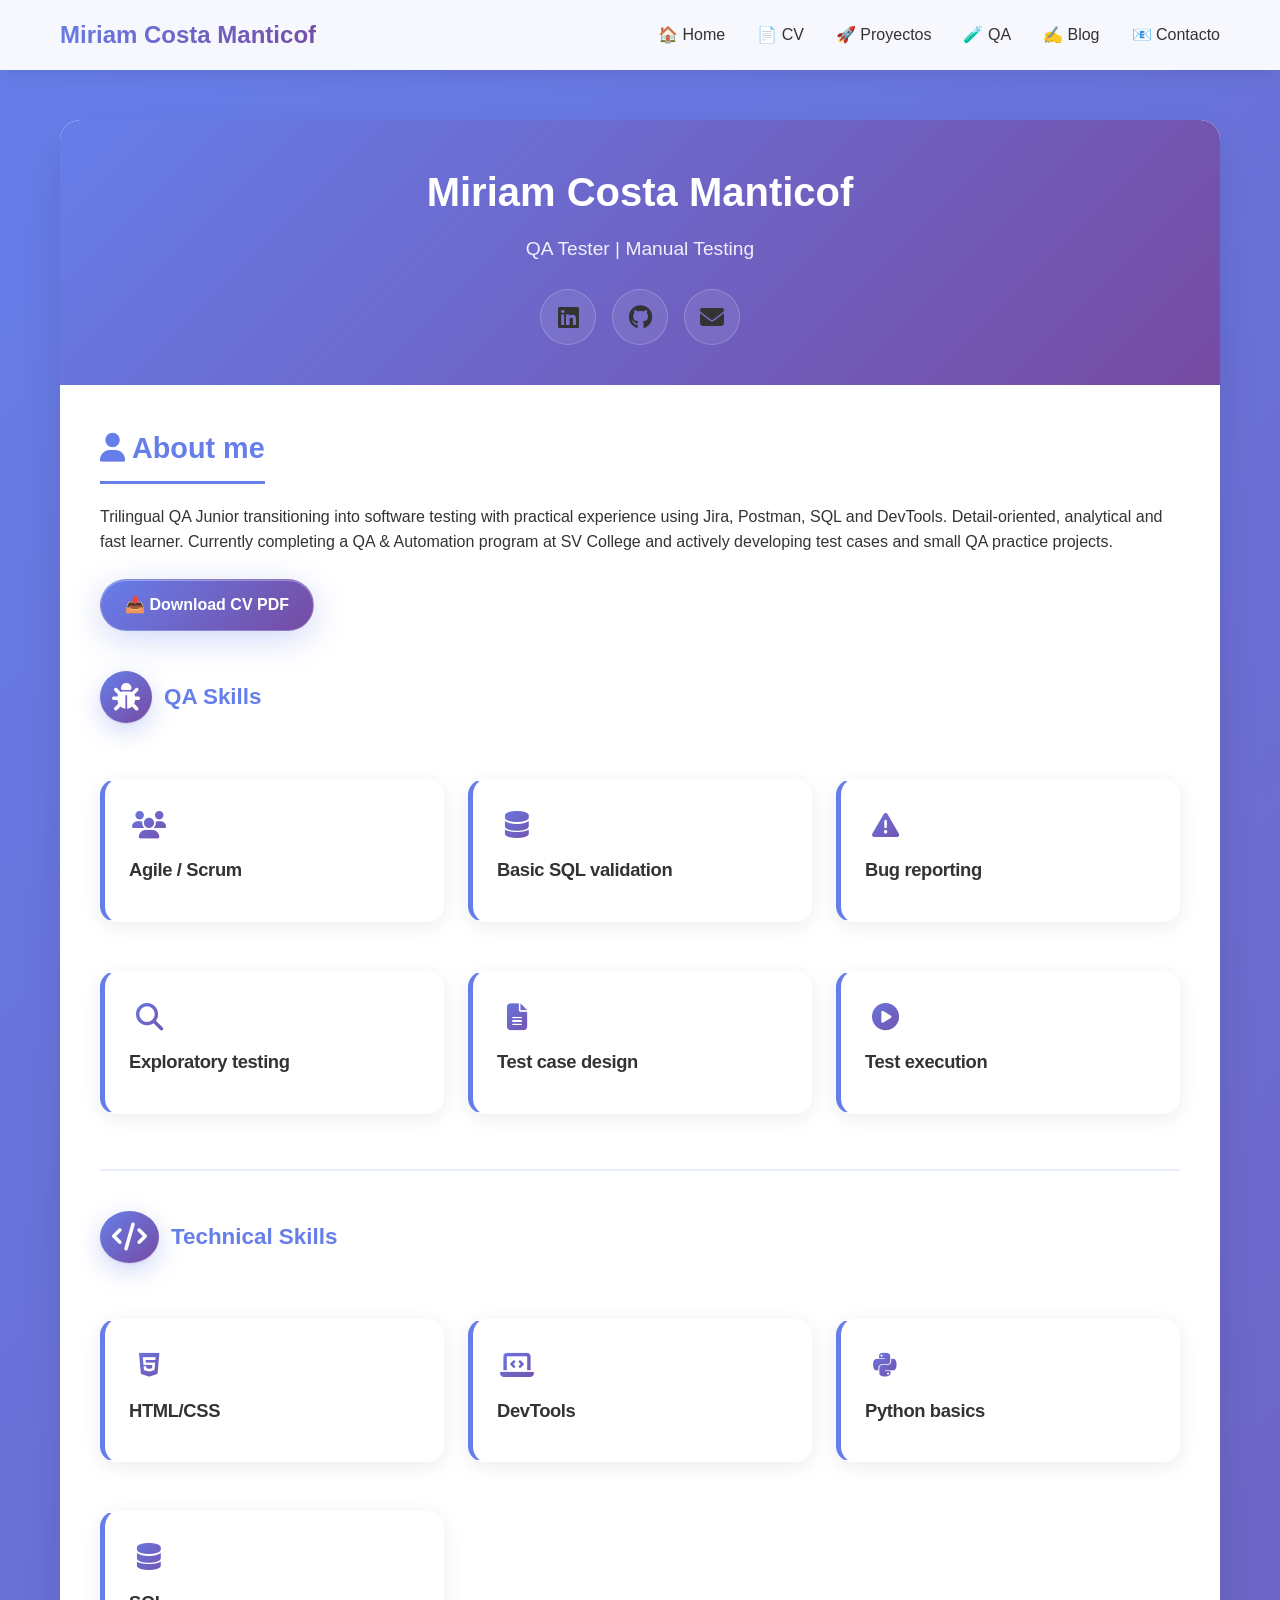
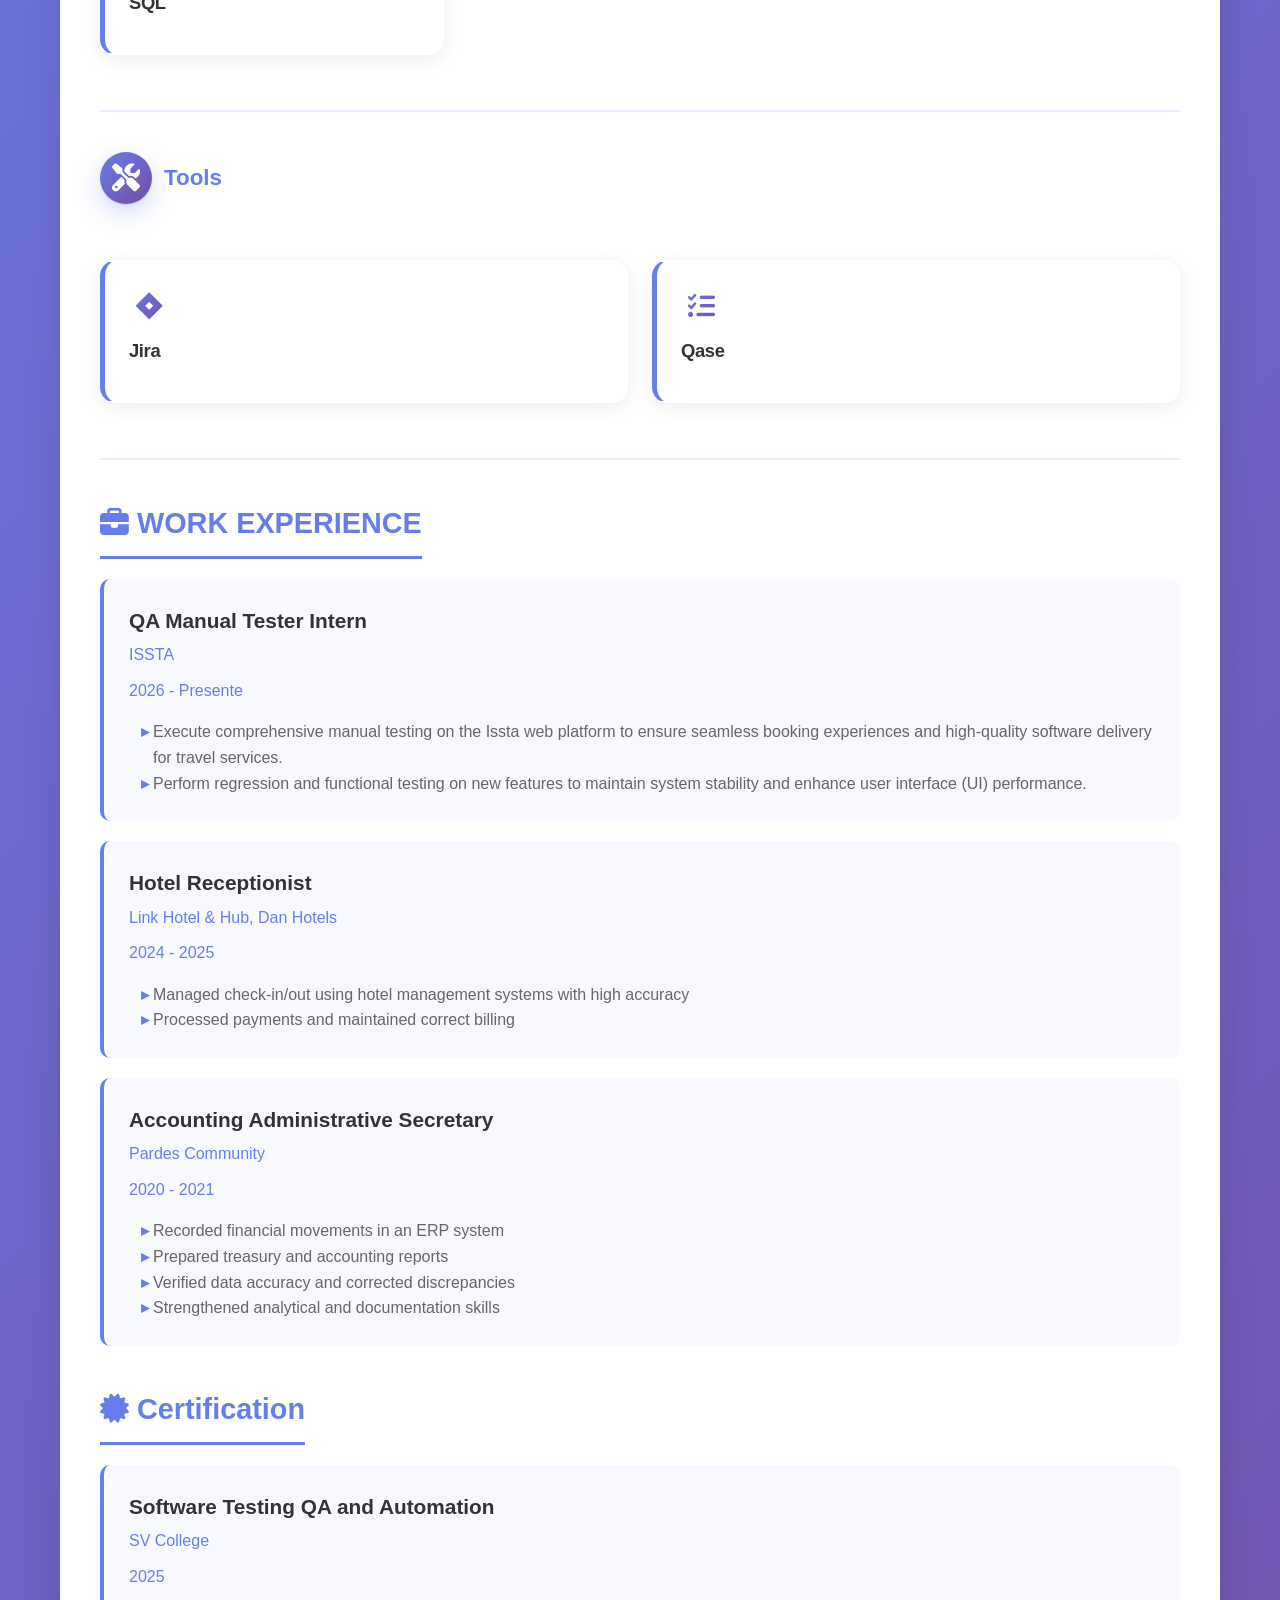
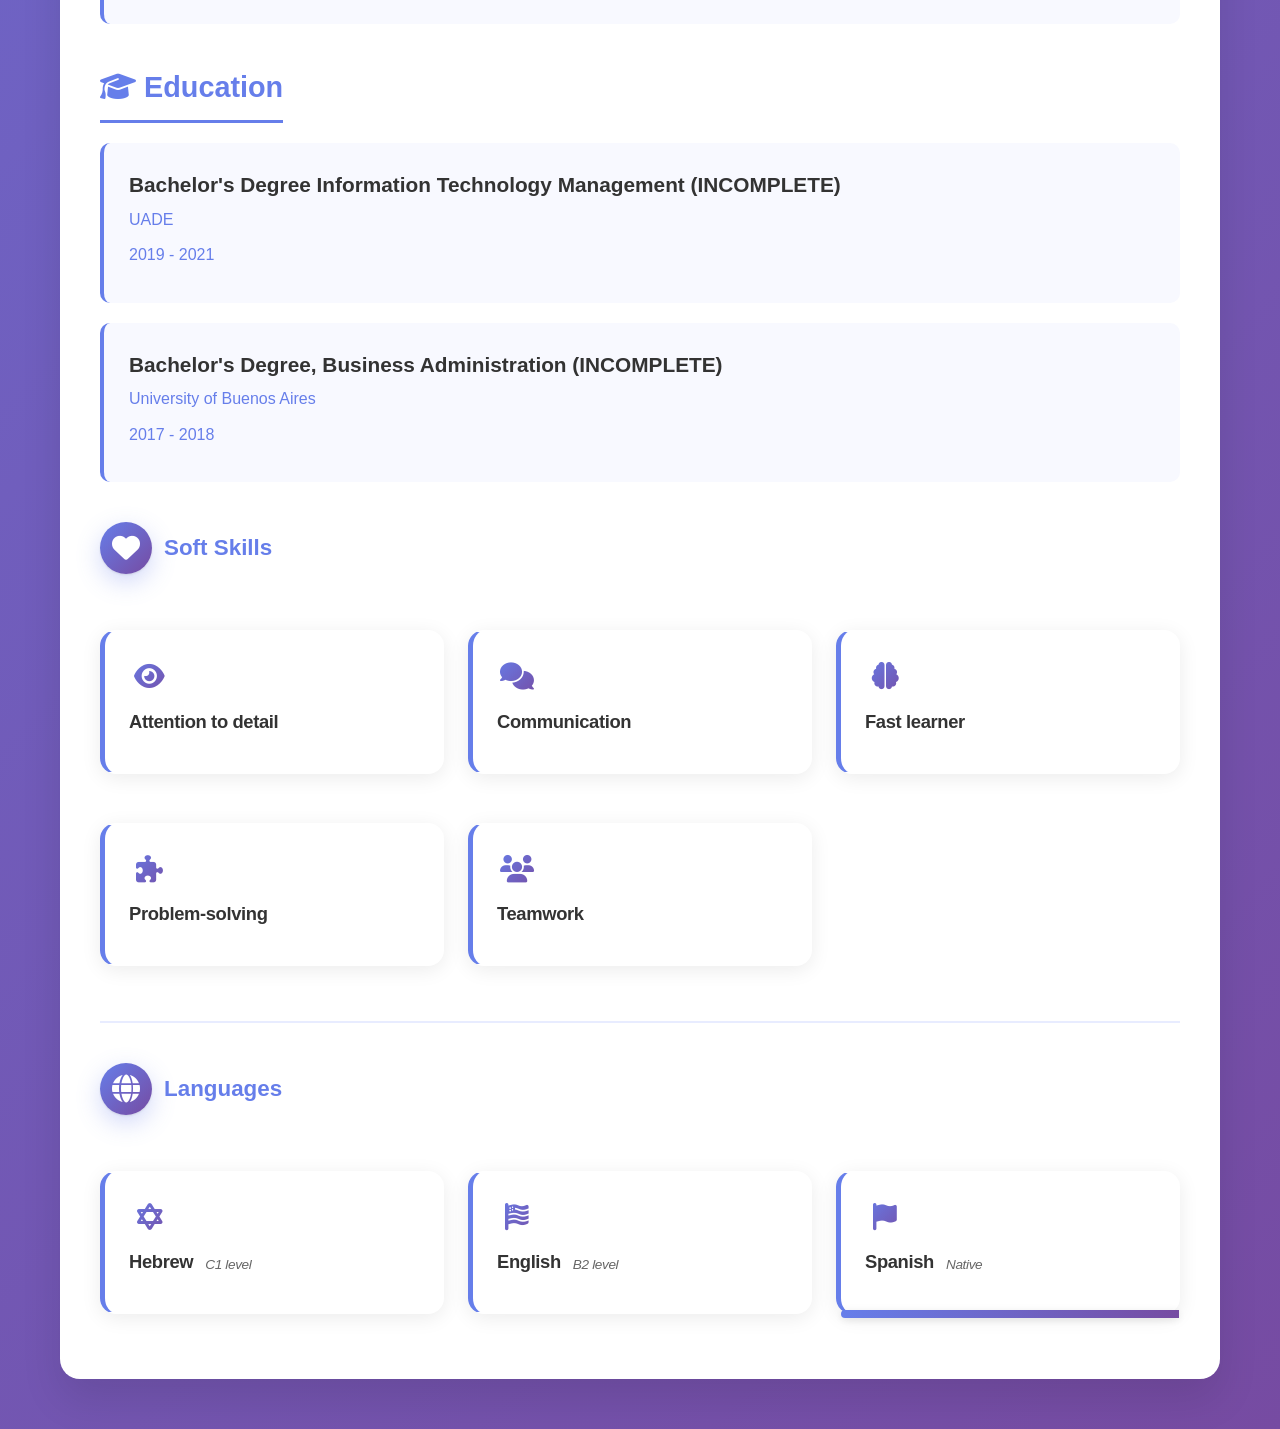
==== commit 4a66b449: "cv.html" ====
--- a/cv.html
+++ b/cv.html
@@ -230,17 +230,7 @@
                 </section>
 
                 <!-- CONTACT -->
-                <section class="section" data-section="contact">
-                    <h2 class="section-title"><i class="fas fa-address-book"></i> Contacto</h2>
-                    <div class="contact-info">
-                        <div class="contact-item">
-                            <i class="fas fa-envelope"></i>
-                            <span>manticof.miri@gmail.com</span>
-                        </div>
-                        <div class="contact-item">
-                            <i class="fas fa-map-marker-alt"></i>
-                            <span>Tel Aviv, Israel</span>
-                        </div>
+                
                     </div>
                 </section>
             </div>
--- a/general.css
+++ b/general.css
@@ -241,4 +241,4 @@
 }
 /* Importar skills */
 @import url('cv.css');
-@import url('skills.css');+@import url('variables.css');
--- a/cv.css
+++ b/cv.css
@@ -270,4 +270,4 @@
     to { opacity: 1; transform: translateY(0); }
 }
 
-.section { animation: fadeInUp 0.8s ease-out; }+.section { animation: fadeInUp 0.8s ease-out; }
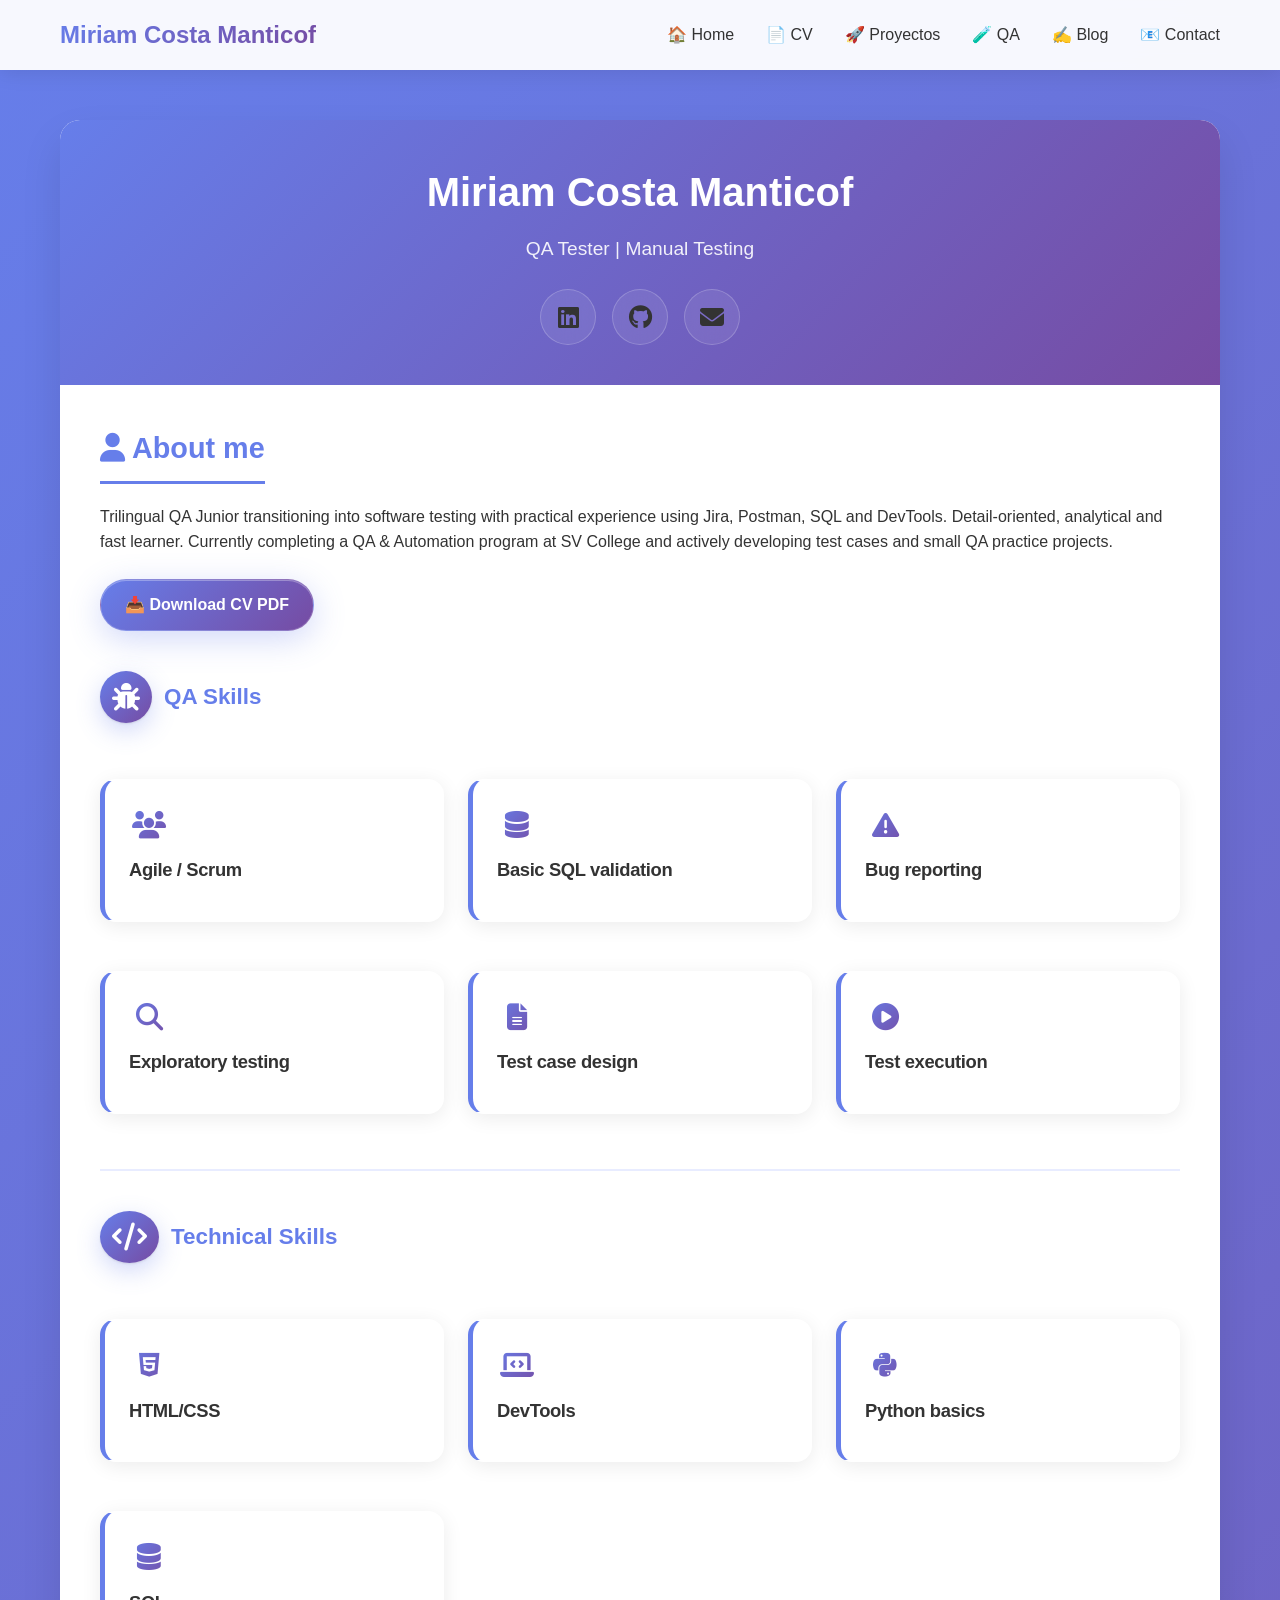
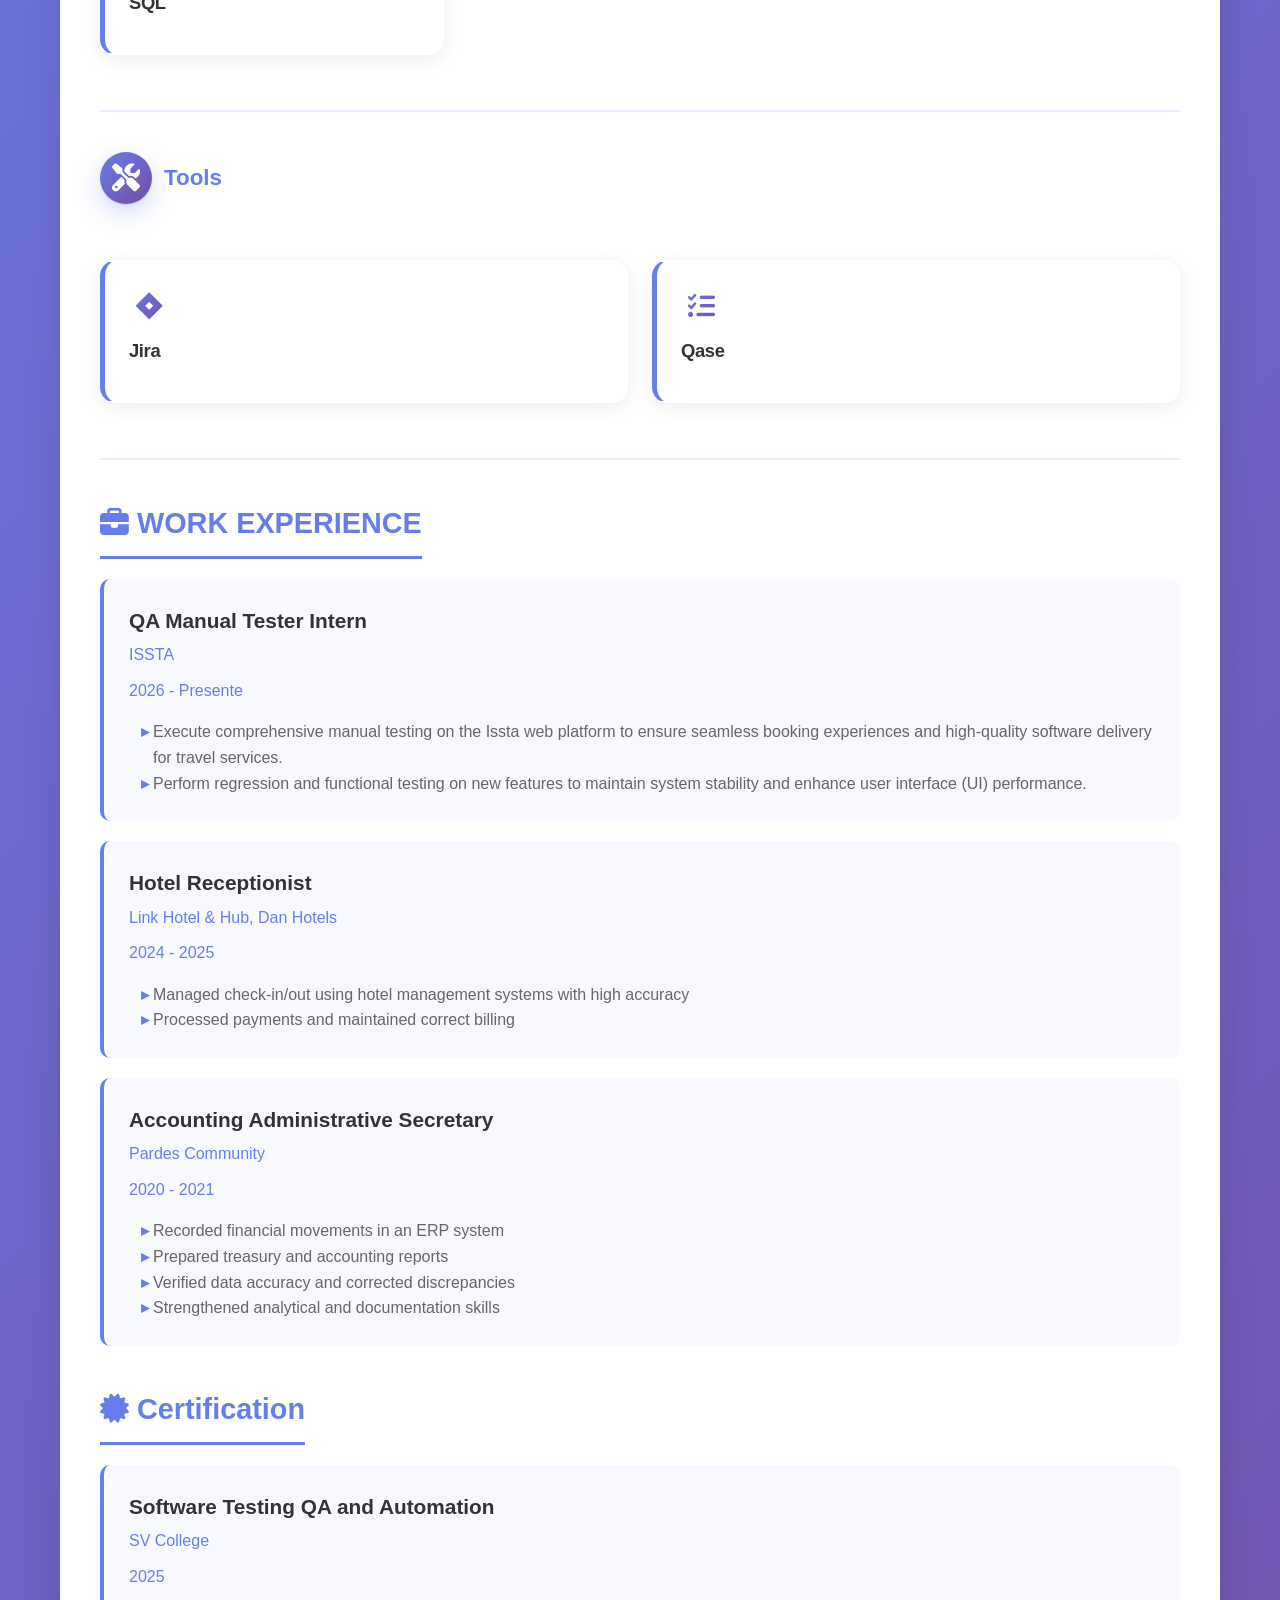
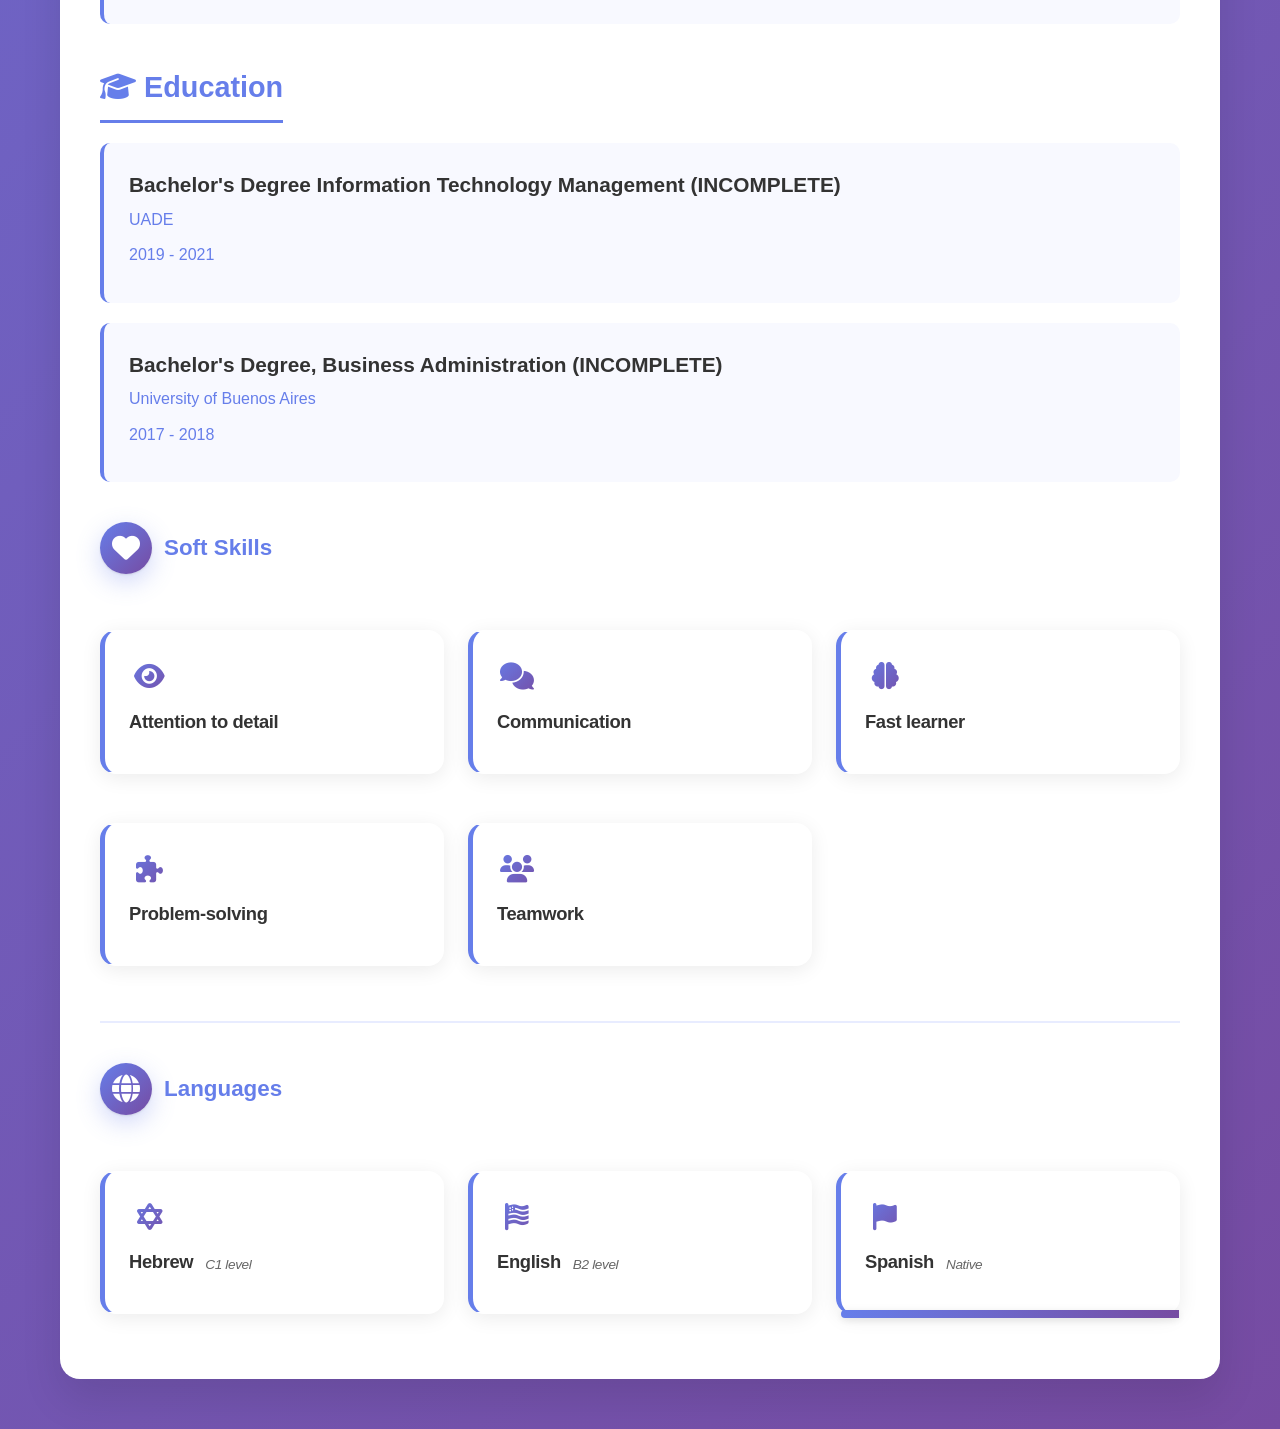
==== commit ea748ba2: "cv.html" ====
--- a/cv.html
+++ b/cv.html
@@ -21,7 +21,7 @@
                 <li><a href="proyectos.html">🚀 Proyectos</a></li>
                 <li><a href="qa.html">🧪 QA</a></li>
                 <li><a href="blog.html">✍️ Blog</a></li>
-                <li><a href="contacto.html">📧 Contacto</a></li>
+                <li><a href="contact.html">📧 Contact</a></li>
             </ul>
         </div>
     </nav>
